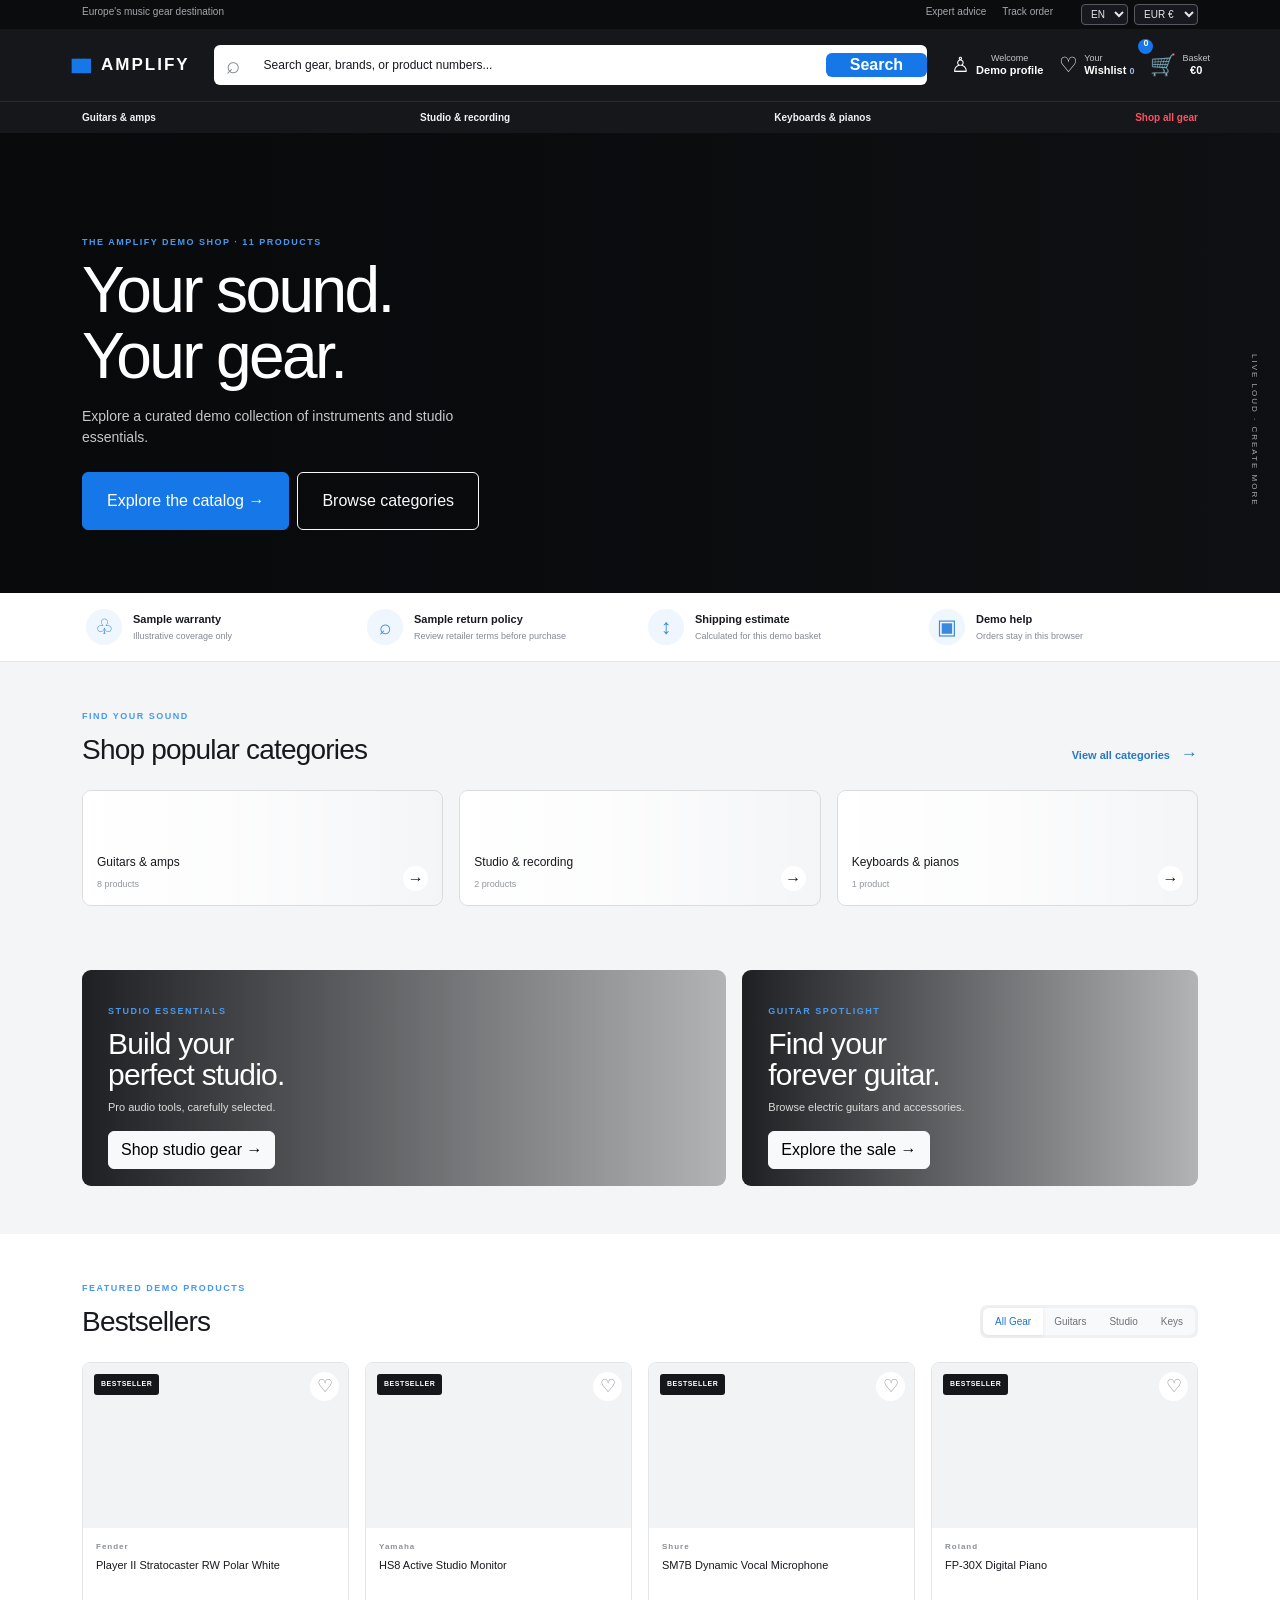
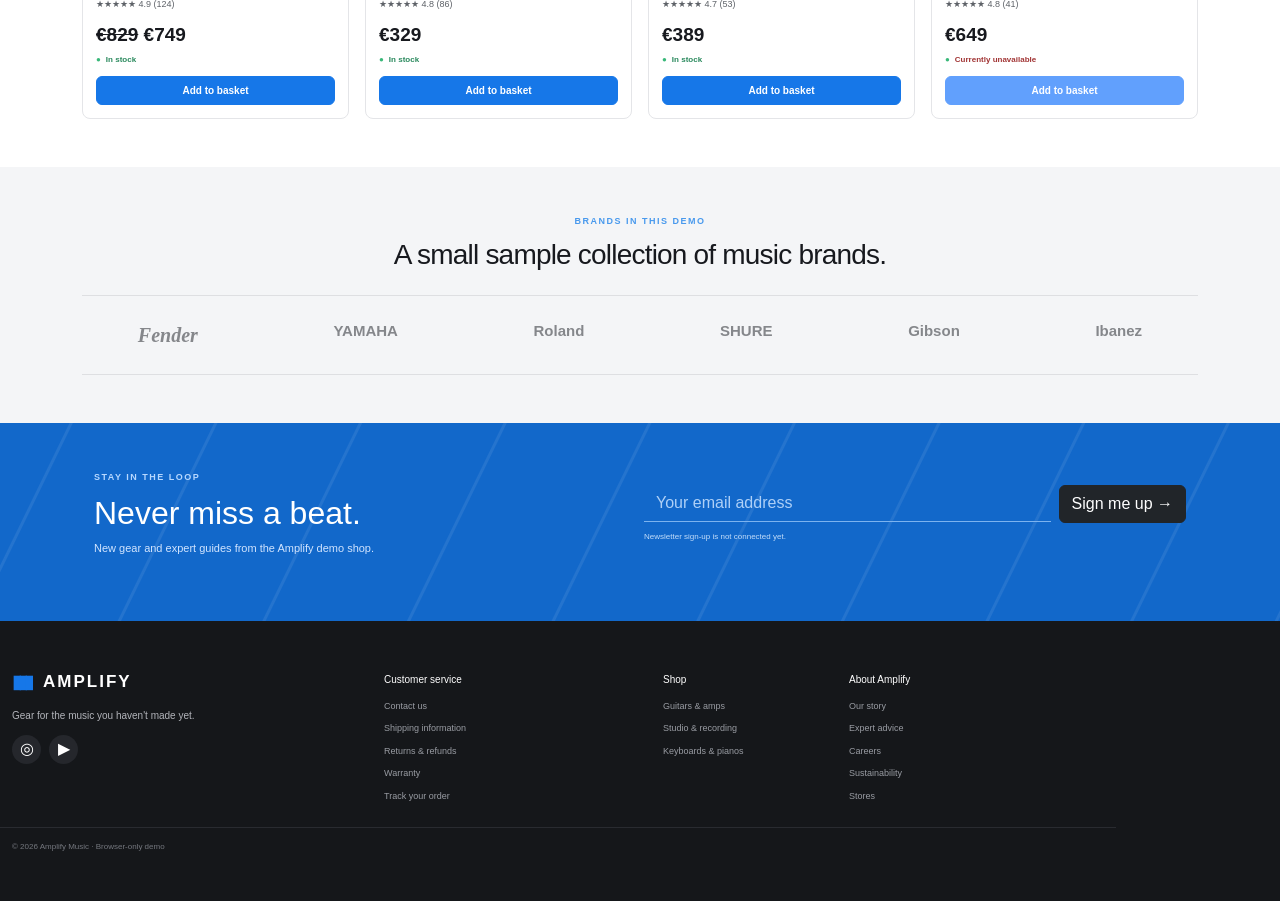
==== index.html @ e0332f8f "Add files via upload" ====
<!doctype html>
<html lang="en" data-bs-theme="light">
<head>
  <meta charset="utf-8">
  <meta name="viewport" content="width=device-width, initial-scale=1">
  <meta name="theme-color" content="#121418">
  <meta name="description" content="Professional instruments and studio essentials for every stage of your journey.">
  <title>Amplify — Your sound. Your gear.</title>
  <link href="https://cdn.jsdelivr.net/npm/bootstrap@5.3.8/dist/css/bootstrap.min.css" rel="stylesheet" integrity="sha384-sRIl4kxILFvY47J16cr9ZwB07vP4J8+LH7qKQnuqkuIAvNWLzeN8tE5YBujZqJLB" crossorigin="anonymous">
  <link rel="stylesheet" href="style.css">
  <script src="https://cdn.jsdelivr.net/npm/bootstrap@5.3.8/dist/js/bootstrap.bundle.min.js" integrity="sha384-FKyoEForCGlyvwx9Hj09JcYn3nv7wiPVlz7YYwJrWVcXK/BmnVDxM+D2scQbITxI" crossorigin="anonymous" defer></script>
  <script src="script.js" defer></script>
</head>
<body>
  <div class="topline py-1"><div class="container d-flex justify-content-between"><span>Europe's music gear destination</span><div class="d-flex gap-3"><a href="index.html#support">Expert advice</a><a href="checkout.html#order-history">Track order</a><div class="locale-controls" aria-label="Language and currency"><label class="visually-hidden" for="language-select">Language</label><select id="language-select" aria-label="Language"><option value="en">EN</option><option value="ru">RU</option><option value="uk">UA</option></select><label class="visually-hidden" for="currency-select">Currency</label><select id="currency-select" aria-label="Currency" title="Indicative project exchange rates"><option value="EUR">EUR €</option><option value="USD">USD $</option><option value="UAH">UAH ₴</option></select></div></div></div></div>
  <header class="site-header sticky-top">
    <nav class="navbar navbar-expand-lg navbar-dark container py-3">
      <a class="navbar-brand logo me-lg-4" href="#top"><span class="soundmark">▮▮▮</span> AMPLIFY</a>
      <button class="navbar-toggler" type="button" data-bs-toggle="collapse" data-bs-target="#headerTools" aria-controls="headerTools" aria-expanded="false" aria-label="Toggle navigation"><span class="navbar-toggler-icon"></span></button>
      <div class="collapse navbar-collapse" id="headerTools">
        <form class="search d-flex my-3 my-lg-0 me-lg-4" role="search"><label class="visually-hidden" for="search">Search products</label><span aria-hidden="true">⌕</span><input id="search" class="form-control" type="search" placeholder="Search gear, brands, or product numbers..."><button class="btn btn-primary px-4" type="submit">Search</button></form>
        <div class="quick-links d-flex align-items-center gap-3 ms-lg-auto">
          <button class="auth-trigger" type="button" data-bs-toggle="modal" data-bs-target="#authModal"><span>♙</span><small>Welcome<strong class="account-label">Demo profile</strong></small></button>
          <a href="wishlist.html" class="wishlist-link"><span>♡</span><small>Your<strong>Wishlist <i class="wishlist-count">0</i></strong></small></a>
          <button class="cart-trigger" type="button" data-bs-toggle="offcanvas" data-bs-target="#cartDrawer" aria-controls="cartDrawer"><span>🛒</span><small><i class="cart-count">0</i> Basket<strong class="cart-total">€0</strong></small></button>
        </div>
      </div>
    </nav>
    <div class="category-nav"><nav class="container d-flex flex-wrap justify-content-between py-2" aria-label="Main navigation"><a href="catalog.html?category=guitar">Guitars & amps</a><a href="catalog.html?category=studio">Studio & recording</a><a href="catalog.html?category=keys">Keyboards & pianos</a><a class="sale-link" href="catalog.html">Shop all gear</a></nav></div>
  </header>

  <main id="top">
    <section class="hero d-flex align-items-center"><div class="container hero-content"><p class="eyebrow">THE AMPLIFY DEMO SHOP · 11 PRODUCTS</p><h1>Your sound.<br>Your gear.</h1><p class="hero-copy">Explore a curated demo collection of instruments and studio essentials.</p><div class="d-flex flex-wrap gap-2"><a class="btn btn-primary px-4 py-3" href="catalog.html">Explore the catalog <span>→</span></a><a class="btn btn-outline-light px-4 py-3" href="#categories">Browse categories</a></div></div><span class="vertical-note">LIVE LOUD · CREATE MORE</span></section>
    <section class="benefits py-3" id="support"><div class="container row g-3 mx-auto"><div class="col-6 col-lg-3 benefit"><span class="benefit-icon">♧</span><div><strong>Sample warranty</strong><small>Illustrative coverage only</small></div></div><div class="col-6 col-lg-3 benefit"><span class="benefit-icon">⌕</span><div><strong>Sample return policy</strong><small>Review retailer terms before purchase</small></div></div><div class="col-6 col-lg-3 benefit"><span class="benefit-icon">↕</span><div><strong>Shipping estimate</strong><small>Calculated for this demo basket</small></div></div><div class="col-6 col-lg-3 benefit"><span class="benefit-icon">▣</span><div><strong>Demo help</strong><small>Orders stay in this browser</small></div></div></div></section>
    <section class="discovery section-gray py-5 py-lg-6" id="categories"><div class="container"><div class="d-flex align-items-end justify-content-between mb-4"><div><p class="eyebrow">FIND YOUR SOUND</p><h2>Shop popular categories</h2></div><a class="text-link" href="catalog.html">View all categories <span>→</span></a></div>
      <div class="row g-3"><div class="col-12 col-md-6 col-lg-4"><a class="category-card guitar d-flex align-items-end justify-content-between" href="catalog.html?category=guitar"><span>Guitars & amps<small>8 products</small></span><b>→</b></a></div><div class="col-12 col-md-6 col-lg-4"><a class="category-card studio d-flex align-items-end justify-content-between" href="catalog.html?category=studio"><span>Studio & recording<small>2 products</small></span><b>→</b></a></div><div class="col-12 col-md-6 col-lg-4"><a class="category-card synth d-flex align-items-end justify-content-between" href="catalog.html?category=keys"><span>Keyboards & pianos<small>1 product</small></span><b>→</b></a></div></div>
      <div class="row g-3 mt-5"><div class="col-12 col-lg-7"><article class="promo studio-promo"><p class="eyebrow">STUDIO ESSENTIALS</p><h2>Build your<br>perfect studio.</h2><p>Pro audio tools, carefully selected.</p><a class="btn btn-light" href="catalog.html">Shop studio gear <span>→</span></a></article></div><div class="col-12 col-lg-5"><article class="promo guitar-promo"><p class="eyebrow">GUITAR SPOTLIGHT</p><h2>Find your<br>forever guitar.</h2><p>Browse electric guitars and accessories.</p><a class="btn btn-light" href="catalog.html">Explore the sale <span>→</span></a></article></div></div>
    </div></section>
    <section class="bestsellers py-5 py-lg-6" id="bestsellers"><div class="container"><div class="d-flex flex-column flex-md-row align-items-md-end justify-content-between gap-3 mb-4"><div><p class="eyebrow">FEATURED DEMO PRODUCTS</p><h2>Bestsellers</h2></div><div class="filters btn-group" role="group" aria-label="Filter products"><button class="btn btn-light active" data-filter="all">All Gear</button><button class="btn btn-light" data-filter="guitar">Guitars</button><button class="btn btn-light" data-filter="studio">Studio</button><button class="btn btn-light" data-filter="keys">Keys</button></div></div><div class="row g-3 product-grid" id="product-grid"></div></div></section>
    <section class="brands section-gray py-5"><div class="container text-center"><p class="eyebrow">BRANDS IN THIS DEMO</p><h2>A small sample collection of music brands.</h2><div class="brand-list d-flex flex-wrap justify-content-around gap-4 py-4 mt-4"><span>Fender</span><span>YAMAHA</span><span>Roland</span><span>SHURE</span><span>Gibson</span><span>Ibanez</span></div></div></section>
  </main>
  <section class="newsletter py-5"><div class="container row align-items-center g-4 mx-auto"><div class="col-12 col-lg-6"><p class="eyebrow">STAY IN THE LOOP</p><h2>Never miss a beat.</h2><p>New gear and expert guides from the Amplify demo shop.</p></div><form class="col-12 col-lg-6 row g-2" id="newsletter-form"><label class="visually-hidden" for="email">Your email address</label><div class="col"><input id="email" class="form-control" type="email" required placeholder="Your email address"></div><div class="col-auto"><button class="btn btn-dark h-100">Sign me up →</button></div><small class="col-12">Newsletter sign-up is not connected yet.</small><p class="form-message col-12 mb-0" aria-live="polite"></p></form></div></section>
  <footer id="footer" class="py-5"><div class="container row g-4"><div class="col-12 col-md-6 col-lg-4 footer-brand"><a class="logo" href="#top"><span class="soundmark">▮▮▮</span> AMPLIFY</a><p>Gear for the music you haven't made yet.</p><div class="social"><a href="#instagram" aria-label="Instagram">◎</a><a href="#youtube" aria-label="YouTube">▶</a></div></div><div class="col-6 col-lg-3"><h3>Customer service</h3><a href="index.html#support">Contact us</a><a href="index.html#support">Shipping information</a><a href="index.html#support">Returns & refunds</a><a href="index.html#support">Warranty</a><a href="checkout.html#order-history">Track your order</a></div><div class="col-6 col-lg-2"><h3>Shop</h3><a href="catalog.html?category=guitar">Guitars & amps</a><a href="catalog.html?category=studio">Studio & recording</a><a href="catalog.html?category=keys">Keyboards & pianos</a></div><div class="col-6 col-lg-3"><h3>About Amplify</h3><a href="#footer">Our story</a><a href="index.html#support">Expert advice</a><a href="#footer">Careers</a><a href="#footer">Sustainability</a><a href="#footer">Stores</a></div><div class="col-12 copyright">© 2026 Amplify Music · Browser-only demo</div></div></footer>

  <div class="offcanvas offcanvas-end cart-drawer" tabindex="-1" id="cartDrawer" aria-labelledby="cartDrawerTitle"><div class="offcanvas-header drawer-heading"><div><p class="eyebrow">YOUR PICKS</p><h2 class="offcanvas-title" id="cartDrawerTitle">Your basket <span class="drawer-count"></span></h2></div><button type="button" class="btn-close" data-bs-dismiss="offcanvas" aria-label="Close basket"></button></div><div class="offcanvas-body d-flex flex-column"><div class="cart-items flex-grow-1"></div><div class="cart-summary"><p><span>Subtotal</span><strong class="drawer-total"></strong></p><a class="btn btn-primary w-100 checkout-link" href="checkout.html">Checkout →</a><a class="continue-shopping" href="#bestsellers" data-bs-dismiss="offcanvas">Continue shopping</a></div></div></div>
  <div class="modal fade" id="authModal" tabindex="-1" aria-labelledby="auth-title" aria-hidden="true"><div class="modal-dialog modal-dialog-centered"><div class="modal-content"><div class="modal-header border-0 pb-0"><a class="logo modal-logo" href="index.html"><span class="soundmark">▮▮▮</span> AMPLIFY</a><button type="button" class="btn-close" data-bs-dismiss="modal" aria-label="Close profile"></button></div><div class="modal-body pt-2"><p class="eyebrow">BROWSER-ONLY DEMO</p><h2 id="auth-title">Your demo profile</h2><p>This profile is stored only in this browser. No password or real account is used.</p><form class="auth-form" id="register-form"><label>Your name<input class="form-control" type="text" name="name" autocomplete="name" required></label><label>Email address<input class="form-control" type="email" name="email" autocomplete="email" required></label><p class="auth-message" aria-live="polite"></p><button class="btn btn-primary w-100" type="submit">Save demo profile</button>></form></div></div></div></div><div class="toast-container position-fixed bottom-0 end-0 p-3"><div id="appToast" class="toast text-bg-dark border-0" role="status" aria-live="polite" aria-atomic="true"><div class="d-flex"><div class="toast-body"></div><button type="button" class="btn-close btn-close-white me-2 m-auto" data-bs-dismiss="toast" aria-label="Close"></button></div></div></div>
</body>
</html>
---- style.css ----
:root {
  --bs-body-bg: #121418;
  --bs-body-color: #17191e;
  --bs-primary: #1677e8;
  --bs-primary-rgb: 22,119,232;
  --bs-dark: #1a1d24;
  --bs-dark-rgb: 26,29,36;
  --bs-link-color: #64aaff;
  --bs-link-hover-color: #9bcaff;
  --amplify-ink: #17191e;
  --amplify-muted: #858992;
  --amplify-line: #e4e5e8;
  --amplify-pale: #f4f5f7;
}

body {
  font-family: Arial,Helvetica,sans-serif;
  background: #fff;
  color: var(--amplify-ink);
}

a {
  text-decoration: none;
}

.wrap {
  width: min(1060px,calc(100% - 48px));
  margin-inline: auto;
}

.btn-primary {
  --bs-btn-bg: var(--bs-primary);
  --bs-btn-border-color: var(--bs-primary);
  --bs-btn-hover-bg: #0863cc;
  --bs-btn-hover-border-color: #0863cc;
}

.topline {
  background: #0b0c0e;
  color: #a4a6ab;
  font-size: 10px;
}

.topline a {
  color: inherit;
}

.topline-inner {
  display: flex;
  justify-content: space-between;
}

.site-header {
  background: #15171a;
  color: #fff;
}

.navbar {
  min-height: 70px;
}

.header-main {
  display: flex;
  align-items: center;
  gap: 22px;
  min-height: 70px;
}

.logo {
  display: inline-flex;
  align-items: center;
  gap: 9px;
  color: #fff!important;
  font-size: 17px;
  font-weight: 700;
  letter-spacing: 2px;
  white-space: nowrap;
}

.soundmark {
  color: var(--bs-primary);
  font-size: 18px;
  letter-spacing: -4px;
  margin-right: 4px;
}

.search {
  height: 40px;
  flex: 1;
  min-width: 180px;
  display: flex;
  align-items: center;
  border-radius: 6px;
  overflow: hidden;
  background: #fff;
}

.search>span {
  color: #858990;
  font-size: 24px;
  padding: 0 12px;
}

.search input {
  background-color: #fff!important;
  color: #17191e!important;
  -webkit-text-fill-color: #17191e;
  border: 0;
  border-radius: 0;
  box-shadow: none!important;
  font-size: 12px;
}

.search input.form-control {
  background-color: #fff!important;
  color: #17191e!important;
  -webkit-text-fill-color: #17191e!important;
  opacity: 1;
}

.search input::placeholder {
  color: #70757d!important;
  opacity: 1;
}

.locale-controls {
  display: inline-flex;
  align-items: center;
  gap: 6px;
  margin-left: 12px;
}

.locale-controls select {
  color: #e5e7eb;
  background: #17191e;
  border: 1px solid #555a62;
  border-radius: 4px;
  padding: 3px 5px;
  font: inherit;
  font-size: 10px;
}

.locale-controls select:focus-visible {
  outline: 2px solid #64aaff;
  outline-offset: 2px;
}

.quick-links button,.quick-links a {
  font: inherit;
  color: #fff;
  border: 0;
  background: transparent;
  padding: 0;
  display: flex;
  gap: 6px;
  align-items: center;
  position: relative;
  cursor: pointer;
}

.modal-content {
  color: #f1f3f5;
}

.modal-content p:not(.eyebrow),
.modal-content label {
  color: #d5d9df;
}

.modal-content .btn-close {
  filter: invert(1);
}

.auth-form input {
  color: #17191e;
  background: #fff;
}

.quick-links>button>span,.quick-links>a>span {
  font-size: 21px;
}

.quick-links small {
  display: grid;
  font-size: 9px;
  color: #c4c5c8;
  line-height: 1.1;
}

.quick-links strong {
  font-size: 11px;
  color: white;
}

.cart-count {
  position: absolute;
  top: -10px;
  left: -12px;
  width: 15px;
  height: 15px;
  border-radius: 50%;
  background: var(--bs-primary);
  font-style: normal;
  text-align: center;
  color: white;
  font-weight: 700;
}

.wishlist-count {
  font-style: normal;
  color: #9bbbe1;
  font-size: 9px;
}

.logout-trigger {
  font-size: 9px;
  border: 1px solid #575a60!important;
  border-radius: 4px;
  padding: 5px 7px!important;
}

.category-nav {
  border-top: 1px solid #2a2c30;
}

.category-nav nav,.nav-inner {
  display: flex;
  align-items: center;
  justify-content: space-between;
  gap: 10px;
}

.category-nav a {
  color: #f1f2f3;
  font-size: 10px;
  font-weight: 600;
}

.category-nav a:hover {
  color: #8fc2ff;
}

.sale-link {
  color: #fa5364!important;
}

.menu-toggle {
  display: none;
}

.hero {
  min-height: 460px;
  color: #fff;
  position: relative;
  overflow: hidden;
  background: linear-gradient(90deg,rgba(8,9,11,.97),rgba(8,9,11,.72) 42%,rgba(8,9,11,.16)),url('https://images.unsplash.com/photo-1506157786151-b8491531f063?auto=format&fit=crop&w=2000&q=85') center 43%/cover,#101114;
}

.hero-content {
  position: relative;
  padding-top: 60px;
  padding-bottom: 20px;
}

.eyebrow {
  color: #4899ed;
  font-size: 9px;
  letter-spacing: 1.5px;
  font-weight: 700;
  margin: 0 0 9px;
}

.hero h1 {
  font-size: clamp(44px,6vw,64px);
  line-height: 1.02;
  letter-spacing: -2.6px;
  font-weight: 500;
  margin: 0 0 17px;
}

.hero-copy {
  max-width: 440px;
  color: #c7c8cc;
  font-size: 14px;
  margin-bottom: 24px;
}

.slider-dots {
  display: flex;
  gap: 7px;
}

.slider-dots i {
  display: block;
  width: 18px;
  height: 3px;
  background: #53565c;
}

.slider-dots i:first-child {
  width: 36px;
  background: var(--bs-primary);
}

.vertical-note {
  position: absolute;
  right: 20px;
  top: 48%;
  writing-mode: vertical-rl;
  font-size: 8px;
  letter-spacing: 2px;
  color: #a7a9ad;
}

.benefits {
  background: white;
  border-bottom: 1px solid var(--amplify-line);
}

.benefit {
  display: flex;
  align-items: center;
  gap: 11px;
}

.benefit-icon {
  display: grid;
  place-items: center;
  flex: 0 0 36px;
  height: 36px;
  border-radius: 50%;
  background: #eff6fd;
  color: #3989dc;
  font-size: 21px;
}

.benefit strong,.benefit small {
  display: block;
}

.benefit strong {
  font-size: 11px;
}

.benefit small {
  font-size: 9px;
  color: var(--amplify-muted);
  margin-top: 3px;
}

.section-gray {
  background: var(--amplify-pale);
}

.discovery h2,.bestsellers h2,.brands h2 {
  font-size: 28px;
  line-height: 1.2;
  letter-spacing: -.8px;
  font-weight: 500;
  margin: 0;
}

.text-link {
  color: #2378cc;
  font-size: 11px;
  font-weight: 700;
}

.text-link span {
  font-size: 17px;
  margin-left: 8px;
}

.category-card {
  height: 116px;
  border: 1px solid #dadce0;
  border-radius: 9px;
  padding: 14px;
  background-size: cover;
  background-position: center;
  position: relative;
  overflow: hidden;
  color: #17191e;
}

.category-card:before {
  content: "";
  position: absolute;
  inset: 0;
  background: linear-gradient(90deg,rgba(255,255,255,.98),rgba(255,255,255,.74) 44%,rgba(255,255,255,.03));
}

.category-card>span,.category-card>b {
  position: relative;
}

.category-card>span {
  font-size: 12px;
}

.category-card small {
  display: block;
  color: #92969b;
  font-size: 9px;
  margin-top: 7px;
}

.category-card>b {
  display: grid;
  place-items: center;
  width: 25px;
  height: 25px;
  border-radius: 50%;
  background: #fff;
  color: #17191e;
}

.guitar {
  background-image: url('https://images.unsplash.com/photo-1564186763535-ebb21ef5277f?auto=format&fit=crop&w=700&q=80');
}

.synth,.dj {
  background-image: url('https://images.unsplash.com/photo-1593078166039-c987c1e2b7b0?auto=format&fit=crop&w=700&q=80');
}

.studio {
  background-image: url('https://images.unsplash.com/photo-1598488035139-bdbb2231ce04?auto=format&fit=crop&w=700&q=80');
}

.live {
  background-image: url('https://images.unsplash.com/photo-1598653222000-6b7b7a552625?auto=format&fit=crop&w=700&q=80');
}

.drums {
  background-image: url('https://images.unsplash.com/photo-1519892300165-cb5542fb47c7?auto=format&fit=crop&w=700&q=80');
}

.promo {
  height: 216px;
  border-radius: 9px;
  padding: 35px 26px;
  color: #fff;
  background-size: cover;
  background-position: center;
  position: relative;
  overflow: hidden;
}

.promo:before {
  content: "";
  position: absolute;
  inset: 0;
  background: linear-gradient(90deg,rgba(9,10,13,.91),rgba(9,10,13,.28));
}

.promo>* {
  position: relative;
}

.promo h2 {
  font-size: 30px;
  line-height: 1.05;
  font-weight: 500;
  margin: 0 0 8px;
}

.promo p:not(.eyebrow) {
  font-size: 11px;
  color: #ddd;
}

.studio-promo {
  background-image: url('https://images.unsplash.com/photo-1598488035139-bdbb2231ce04?auto=format&fit=crop&w=1100&q=80');
}

.guitar-promo {
  background-image: url('https://images.unsplash.com/photo-1564186763535-ebb21ef5277f?auto=format&fit=crop&w=900&q=80');
}

.filters {
  padding: 3px;
  background: #f0f1f3;
  border-radius: 7px;
}

.filters .btn {
  border: 0;
  font-size: 10px;
  color: #6c7078;
}

.filters .btn.active {
  background: #fff;
  color: #1975d2;
  box-shadow: 0 1px 4px #0001;
}

.product-card {
  border: 1px solid var(--amplify-line);
  border-radius: 8px;
  overflow: hidden;
  background: #fff;
  color: var(--amplify-ink);
  height: 100%;
  transition: box-shadow .2s,transform .2s;
}

.product-card:hover {
  box-shadow: 0 8px 24px #20273514;
  transform: translateY(-2px);
}

.product-image {
  height: 165px;
  background-size: cover;
  background-position: center;
  position: relative;
  background-color: #f2f3f5;
}

.product-image img {
  width: 100%;
  height: 100%;
  object-fit: cover;
  display: block;
}

.tag {
  position: absolute;
  left: 11px;
  top: 11px;
  background: #15171a;
  color: #fff;
  border-radius: 3px;
  padding: 5px 7px;
  font-size: 7px;
  font-weight: 700;
  letter-spacing: .5px;
}

.favorite {
  position: absolute;
  right: 9px;
  top: 9px;
  width: 29px;
  height: 29px;
  border: 0;
  border-radius: 50%;
  background: #fff;
  font-size: 18px;
  cursor: pointer;
  color: #858990;
}

.favorite.selected {
  color: #ed5364;
}

.product-info {
  padding: 13px;
}

.brand {
  font-size: 8px;
  letter-spacing: 1px;
  color: #8a8e95;
  font-weight: 700;
  margin-bottom: 5px;
}

.product-info h3 {
  font-size: 11px;
  line-height: 1.4;
  font-weight: 500;
  min-height: 31px;
  margin: 0;
}

.product-sku {
  float: right;
  font-size: 8px;
  font-weight: 400;
  letter-spacing: 0;
}

.product-description {
  color: #666b74;
  display: -webkit-box;
  font-size: 10px;
  line-height: 1.45;
  min-height: 29px;
  margin: 8px 0;
  overflow: hidden;
  -webkit-box-orient: vertical;
  -webkit-line-clamp: 2;
}

.rating {
  font-size: 9px;
  margin: 9px 0;
  color: #5e6268;
}

.stars {
  color: #f5a800;
  letter-spacing: -1px;
  font-size: 11px;
}

.rating small {
  color: #999;
}

.price {
  font-size: 19px;
  font-weight: 700;
}

.old-price {
  font-size: 9px;
  color: #989ba1;
  text-decoration: line-through;
  margin-left: 4px;
}

.stock {
  font-size: 8px;
  color: #26875a;
  font-weight: 600;
  margin: 5px 0 10px;
}

.stock:before {
  content: "●";
  font-size: 8px;
  margin-right: 5px;
  color: #39b879;
}

.add-cart {
  width: 100%;
  font-size: 10px;
  font-weight: 700;
}

.brands .brand-list {
  border-top: 1px solid #dedfe2;
  border-bottom: 1px solid #dedfe2;
  color: #85878b;
  font-size: 15px;
  font-weight: 700;
}

.brand-list span:first-child {
  font-family: Georgia,serif;
  font-style: italic;
  font-size: 20px;
}

.newsletter {
  color: white;
  background: #1268ca repeating-linear-gradient(116deg,transparent 0 62px,rgba(255,255,255,.08) 63px 65px,transparent 66px 130px);
}

.newsletter .eyebrow {
  color: #b7d8ff;
}

.newsletter h2 {
  font-size: 32px;
}

.newsletter p:not(.eyebrow) {
  font-size: 11px;
  color: #d2e5ff;
}

.newsletter .form-control {
  background: transparent;
  color: #fff;
  border: 0;
  border-bottom: 1px solid #7cb3ef;
  border-radius: 0;
}

.newsletter .form-control::placeholder {
  color: #aed0f7;
}

.newsletter small {
  font-size: 8px;
  color: #c3ddfa;
}

footer {
  background: #15171a;
  color: #b3b5bb;
}

footer .logo {
  color: white!important;
}

.footer-brand p {
  font-size: 10px;
  margin: 12px 0;
}

.social {
  display: flex;
  gap: 8px;
}

.social a {
  width: 29px;
  height: 29px;
  border-radius: 50%;
  background: #25272c;
  display: grid;
  place-items: center;
  color: white;
}

.footer-grid h3,footer h3 {
  color: #fff;
  font-size: 10px;
  margin: 5px 0 14px;
}

.footer-grid a:not(.logo),footer .container>div>a:not(.logo) {
  display: block;
  font-size: 9px;
  color: #999ca3;
  margin-bottom: 9px;
}

.copyright {
  border-top: 1px solid #292b30;
  padding-top: 13px;
  margin-top: 15px;
  font-size: 8px;
  color: #74777e;
}

.toast-container {
  z-index: 1090;
}

.modal-content {
  color: #f1f3f5;
  background: #17191e;
  border: 0;
  border-radius: 10px;
}

.modal-content p:not(.eyebrow),
.modal-content label {
  color: #d5d9df;
}

.modal-content .form-control {
  background: #fff;
  color: #17191e;
}

.modal-logo {
  font-size: 15px;
}

.modal-body h2 {
  font-size: 24px;
  margin: 0 0 17px;
  font-weight: 600;
}

.auth-form label {
  display: grid;
  gap: 6px;
  font-size: 10px;
  font-weight: 600;
  margin: 12px 0;
}

.auth-message {
  min-height: 15px;
  font-size: 10px;
  color: #bb3543;
  margin: 7px 0;
}

.offcanvas {
  color: var(--amplify-ink);
}

.cart-drawer {
  width: min(440px,100%)!important;
}

.drawer-heading .eyebrow {
  margin: 0 0 4px;
}

.drawer-heading h2 {
  font-size: 20px;
  font-weight: 600;
  margin: 0;
}

.drawer-count {
  font-size: 14px;
  color: var(--amplify-muted);
  font-weight: 400;
}

.cart-line {
  display: grid;
  grid-template-columns: 72px 1fr auto;
  gap: 12px;
  padding: 16px 0;
  border-bottom: 1px solid var(--amplify-line);
}

.cart-line img,.checkout-item img {
  width: 72px;
  height: 72px;
  object-fit: cover;
  border-radius: 5px;
  background: var(--amplify-pale);
}

.cart-line-info {
  display: flex;
  flex-direction: column;
  align-items: flex-start;
  gap: 4px;
  min-width: 0;
}

.cart-line-info>strong {
  font-size: 11px;
}

.cart-line-info>small {
  font-size: 9px;
  color: var(--amplify-muted);
}

.quantity-control {
  display: flex;
  align-items: center;
  gap: 12px;
  border: 1px solid var(--amplify-line);
  border-radius: 4px;
  margin-top: 5px;
}

.quantity-control button {
  width: 25px;
  height: 24px;
  border: 0;
  background: #f5f6f8;
}

.cart-line-price {
  display: flex;
  flex-direction: column;
  align-items: flex-end;
  justify-content: space-between;
}

.cart-line-price strong {
  font-size: 11px;
}

.cart-line-price button,.wishlist-remove {
  border: 0;
  background: transparent;
  color: #888c94;
  font-size: 9px;
  text-decoration: underline;
}

.cart-summary {
  border-top: 1px solid var(--amplify-line);
  padding-top: 14px;
}

.cart-summary>p {
  display: flex;
  justify-content: space-between;
  margin: 0 0 5px;
  font-size: 11px;
}

.drawer-total-usd {
  justify-content: flex-end!important;
  color: var(--amplify-muted);
  font-size: 10px!important;
}

.continue-shopping {
  display: block;
  text-align: center;
  color: #287bc9;
  font-size: 10px;
  padding: 8px;
}

.cart-empty {
  text-align: center;
  padding: 55px 8px;
}

.checkout-link.disabled {
  opacity: .45;
  pointer-events: none;
}

.breadcrumbs {
  display: flex;
  gap: 10px;
  align-items: center;
  padding: 22px 0 26px;
  font-size: 10px;
  color: var(--amplify-muted);
}

.breadcrumbs a {
  color: #287bc9;
}

.catalog-main,.wishlist-main,.checkout-main {
  background: var(--amplify-pale);
  padding-bottom: 60px;
  min-height: 70vh;
}

.catalog-intro h1,.wishlist-content h1,.checkout-form-panel h1 {
  font-size: 31px;
  font-weight: 500;
  margin: 0 0 7px;
}

.catalog-intro>p:last-child,.wishlist-subtitle {
  font-size: 12px;
  color: #747881;
}

.catalog-sidebar,.checkout-form-panel,.checkout-summary {
  background: #fff;
  border: 1px solid var(--amplify-line);
  border-radius: 8px;
  padding: 17px;
}

.sidebar-title {
  display: flex;
  justify-content: space-between;
  align-items: center;
  border-bottom: 1px solid var(--amplify-line);
  padding-bottom: 12px;
}

.sidebar-title h2 {
  font-size: 15px;
  margin: 0;
}

.sidebar-title button {
  font-size: 10px;
  color: #2679cc;
  border: 0;
  background: transparent;
}

.filter-section {
  padding: 14px 0;
  border-bottom: 1px solid var(--amplify-line);
}

.filter-section h3 {
  font-size: 11px;
  margin: 0 0 10px;
}

.filter-section label {
  display: flex;
  align-items: center;
  gap: 8px;
  font-size: 10px;
  margin: 9px 0;
}

.filter-section label small {
  margin-left: auto;
  color: #999;
}

.filter-section input[type=checkbox] {
  accent-color: var(--bs-primary);
}

.price-labels,.catalog-toolbar {
  display: flex;
  justify-content: space-between;
  font-size: 10px;
}

.filter-section input[type=range] {
  width: 100%;
  accent-color: var(--bs-primary);
}

.catalog-toolbar {
  align-items: center;
  margin-bottom: 10px;
}

.catalog-toolbar select {
  border: 1px solid var(--amplify-line);
  border-radius: 5px;
  padding: 7px;
  background: #fff;
}

.catalog-grid .product-image {
  height: 190px;
}

.catalog-grid .product-info {
  padding: 11px;
}

.catalog-grid .price {
  font-size: 16px;
}

.catalog-uah {
  font-size: 10px;
  color: #8b8e95;
  font-weight: 500;
}

.catalog-data-note {
  color: #767b84;
  font-size: 12px;
  margin-block: 0 20px;
}

.order-confirm {
  display: flex;
  align-items: center;
  gap: 9px;
  color: #555b65;
  font-size: 13px;
  margin: 18px 0;
}

.product-card h3 a {
  color: inherit;
}

.product-card h3 a:hover,
.product-card h3 a:focus-visible {
  color: var(--bs-primary);
}

.product-detail-panel:not([hidden]) {
  margin-bottom: 2rem;
}

.product-detail-card {
  display: grid;
  grid-template-columns: minmax(260px, 42%) 1fr;
  gap: 2rem;
  align-items: center;
  padding: 1.5rem;
  border: 1px solid var(--amplify-line);
  border-radius: 8px;
  background: #fff;
}

.product-detail-card img {
  width: 100%;
  max-height: 360px;
  object-fit: cover;
  border-radius: 6px;
}

.product-detail-card h2 {
  font-size: clamp(1.4rem, 3vw, 2.1rem);
}

.product-detail-card .price {
  font-size: 1.5rem;
  font-weight: 700;
}

.product-card .stock.out-of-stock,
.product-detail-card .out-of-stock {
  color: #a13434;
}

@media (max-width: 575.98px) {
  .product-detail-card {
    grid-template-columns: 1fr;
    gap: 1rem;
    padding: 1rem;
  }
}

.catalog-empty {
  grid-column: 1/-1;
  background: white;
  border: 1px solid var(--amplify-line);
  border-radius: 8px;
  padding: 35px;
  text-align: center;
  color: #767a82;
}

.wishlist-content {
  padding-top: 8px;
}

.wishlist-grid .product-image {
  height: 145px;
}

.checkout-layout {
  display: grid;
  grid-template-columns: minmax(0,1.2fr) minmax(290px,.8fr);
  gap: 20px;
  align-items: start;
  padding-bottom: 55px;
}

.checkout-form-panel fieldset {
  border: 0;
  border-top: 1px solid var(--amplify-line);
  padding: 12px 0;
  margin: 0;
}

.checkout-form-panel legend {
  font-size: 13px;
  font-weight: 700;
}

.checkout-form-panel form>fieldset>label,.field-pair label {
  display: grid;
  gap: 6px;
  font-size: 10px;
  font-weight: 600;
  margin: 10px 0;
}

.field-pair {
  display: grid;
  grid-template-columns: 1fr 1fr;
  gap: 12px;
}

.payment-choice {
  display: flex!important;
  align-items: center;
  gap: 10px;
  border: 1px solid var(--amplify-line);
  border-radius: 6px;
  padding: 12px;
  cursor: pointer;
}

.payment-choice span {
  display: grid;
  flex: 1;
}

.payment-choice strong {
  font-size: 10px;
}

.payment-choice small {
  font-size: 9px;
  color: var(--amplify-muted);
}

.checkout-summary h2 {
  font-size: 16px;
}

.checkout-item {
  display: grid;
  grid-template-columns: 52px 1fr auto;
  gap: 9px;
  align-items: center;
  padding: 10px 0;
  border-bottom: 1px solid var(--amplify-line);
}

.checkout-item img {
  width: 52px;
  height: 52px;
}

.checkout-item div {
  display: grid;
}

.checkout-item strong,.checkout-item>b {
  font-size: 9px;
}

.checkout-item small {
  font-size: 9px;
  color: var(--amplify-muted);
}

.checkout-totals p {
  display: flex;
  justify-content: space-between;
  font-size: 10px;
}

.checkout-totals .total-line {
  border-top: 1px solid var(--amplify-line);
  padding-top: 11px;
  font-size: 13px;
  font-weight: 700;
}

.checkout-empty {
  font-size: 11px;
  color: var(--amplify-muted);
  padding: 12px 0;
}

.checkout-secure {
  flex: 1;
  text-align: center;
  color: #d2d4d8;
  font-size: 11px;
}

@media(max-width:991.98px) {
  .quick-links {
    padding: 10px 0;
  }

  .category-nav nav {
    justify-content: flex-start!important;
    gap: 15px 25px!important;
  }

  .checkout-layout {
    grid-template-columns: 1fr;
  }

  .checkout-summary {
    order: -1;
  }

}

@media(max-width:991.98px) {
  .header-main {
    flex-wrap: wrap;
  }

  .quick-links {
    padding: 10px 0;
  }

  .category-nav nav,.nav-inner {
    justify-content: flex-start!important;
    gap: 15px 25px!important;
  }

  .checkout-layout {
    grid-template-columns: 1fr;
  }

  .checkout-summary {
    order: -1;
  }

}

@media(max-width:575.98px) {
  .wrap {
    width: calc(100% - 32px);
  }

  .topline .container>div a:first-child {
    display: none;
  }

  .header-main {
    gap: 12px;
  }

  .menu-toggle {
    display: block;
    border: 0;
    background: transparent;
    color: #fff;
    font-size: 20px;
  }

  .hero {
    min-height: 440px;
    background-position: 60% center;
  }

  .hero-content {
    padding-top: 48px;
  }

  .vertical-note {
    right: 8px;
  }

  .benefit-icon {
    flex-basis: 31px;
    height: 31px;
  }

  .benefit strong {
    font-size: 9px;
  }

  .benefit small {
    font-size: 8px;
  }

  .category-card {
    height: 104px;
    padding: 10px;
  }

  .category-card>span {
    font-size: 10px;
  }

  .promo {
    height: 205px;
    padding: 27px 20px;
  }

  .promo h2 {
    font-size: 27px;
  }

  .product-image,.catalog-grid .product-image,.wishlist-grid .product-image {
    height: 125px;
  }

  .product-info,.catalog-grid .product-info,.wishlist-grid .product-info {
    padding: 9px;
  }

  .product-info h3 {
    font-size: 10px;
  }

  .price {
    font-size: 16px;
  }

  .cart-line {
    grid-template-columns: 58px 1fr auto;
    gap: 9px;
  }

  .cart-line img {
    width: 58px;
    height: 58px;
  }

  .field-pair {
    gap: 8px;
  }

  .newsletter-inner {
    display: grid;
    grid-template-columns: 1fr;
    gap: 18px;
  }

  .footer-grid {
    display: grid;
    grid-template-columns: repeat(2,1fr);
    gap: 20px;
  }

  .footer-grid .footer-brand {
    grid-column: 1/-1;
  }

}

.newsletter-inner {
  display: grid;
  grid-template-columns: 1.2fr 1fr;
  align-items: center;
  gap: 35px;
}

.newsletter-inner form {
  display: grid;
  grid-template-columns: 1fr auto;
  gap: 8px;
}

.newsletter-inner input {
  background: transparent;
  color: #fff;
  border: 0;
  border-bottom: 1px solid #7cb3ef;
  padding: 10px;
}

.newsletter-inner input::placeholder {
  color: #aed0f7;
}

.newsletter-inner small,.newsletter-inner .form-message {
  grid-column: 1/-1;
}

.footer-grid {
  display: grid;
  grid-template-columns: 1.35fr 1fr .85fr .8fr;
  gap: 35px;
}

.help-button {
  position: fixed;
  right: 14px;
  bottom: 14px;
  z-index: 1020;
  border: 0;
  border-radius: 50%;
  width: 28px;
  height: 28px;
  background: #17191d;
  color: #fff;
  font-weight: 700;
  box-shadow: 0 1px 6px #0005;
}

.wishlist-empty {
  padding: 50px 20px;
  text-align: center;
  background: #fff;
  border: 1px solid var(--amplify-line);
  border-radius: 8px;
}

.wishlist-empty h2 {
  font-size: 19px;
  font-weight: 500;
}

.wishlist-empty p {
  color: var(--amplify-muted);
  font-size: 12px;
}

.wishlist-page-count {
  color: var(--amplify-muted);
  font-size: 18px;
}

.search button {
  border: 0;
  background: var(--bs-primary);
  color: #fff;
  padding: 0 20px;
  font-weight: 700;
}

.search button:hover {
  background: #0863cc;
}

.sr-only {
  position: absolute;
  width: 1px;
  height: 1px;
  padding: 0;
  margin: -1px;
  overflow: hidden;
  clip: rect(0,0,0,0);
  white-space: nowrap;
  border: 0;
}

.button {
  display: inline-flex;
  align-items: center;
  justify-content: center;
  gap: 10px;
  border-radius: 5px;
  padding: 11px 15px;
  font-size: 11px;
  font-weight: 700;
}

.button.primary {
  background: var(--bs-primary);
  color: #fff;
}

.button.dark {
  background: #1a1d24;
  color: #fff;
}

.newsletter .button.dark {
  height: 100%;
}

.wishlist-empty .button {
  margin-top: 10px;
}

.checkout-form-panel input:not([type=radio]),.checkout-form-panel select {
  width: 100%;
  height: 40px;
  border: 1px solid #dfe1e5;
  border-radius: 5px;
  padding: 0 11px;
  font: inherit;
  font-size: 12px;
  background: #fff;
  color: var(--amplify-ink);
}
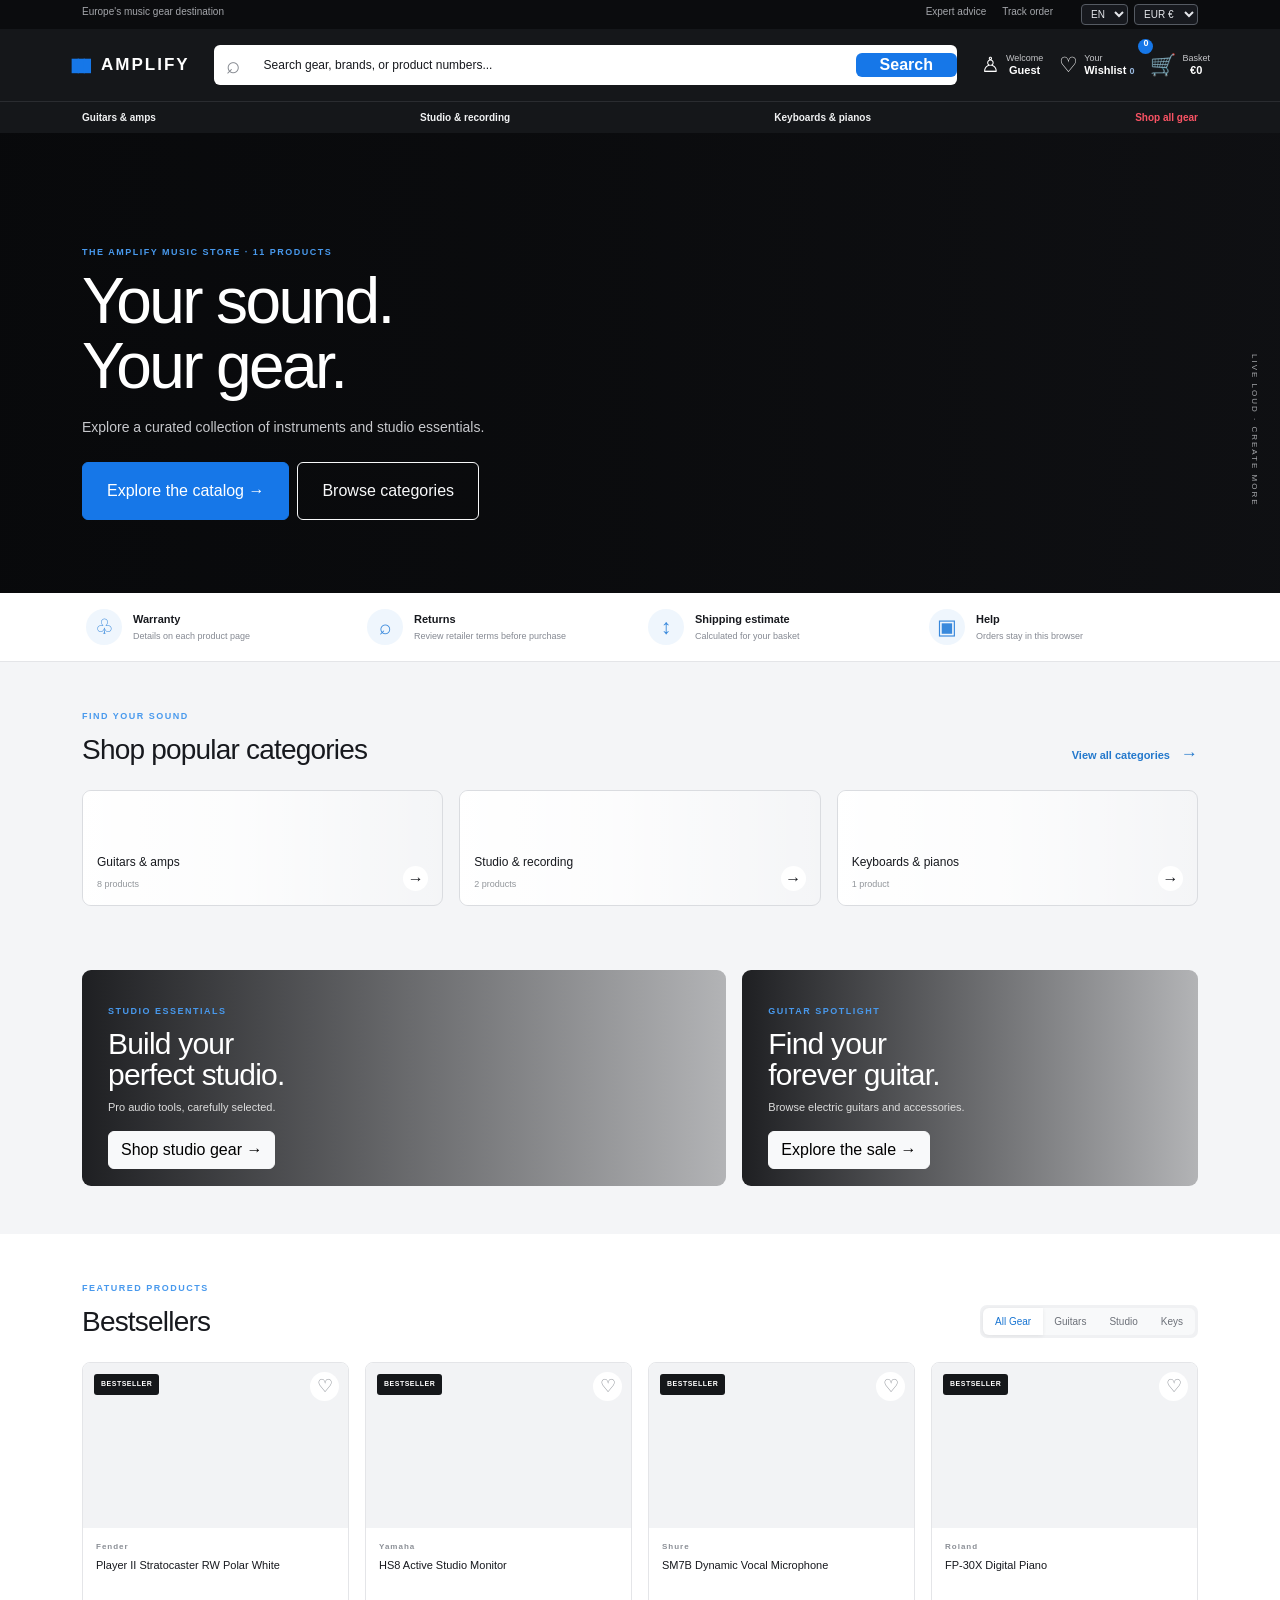
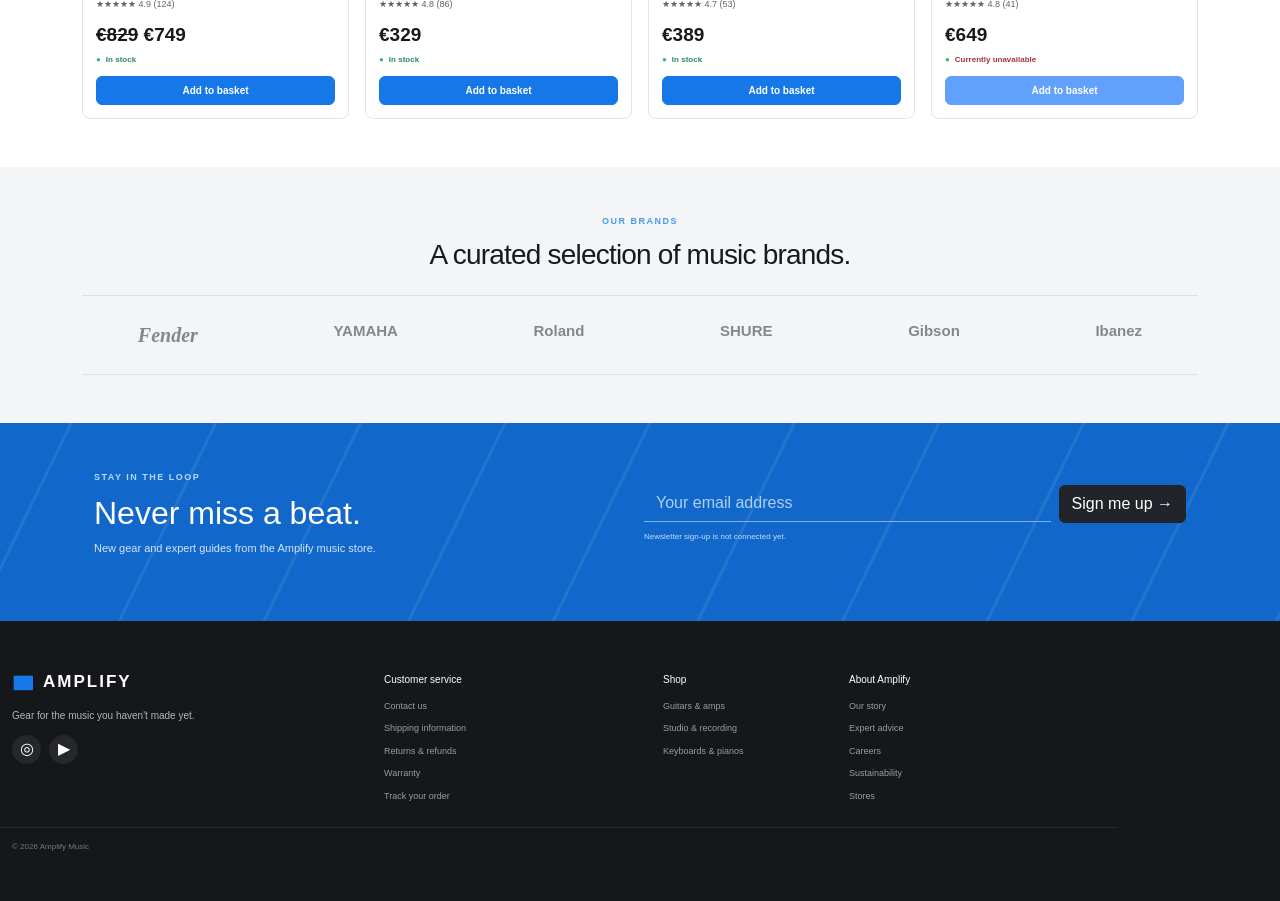
==== commit 2d20ab6c: "Remove demo wording from UI copy and README Co-Authored-By: Claude Sonnet 5.5 <noreply@anthropic.com" ====
--- a/index.html
+++ b/index.html
@@ -20,7 +20,7 @@
       <div class="collapse navbar-collapse" id="headerTools">
         <form class="search d-flex my-3 my-lg-0 me-lg-4" role="search"><label class="visually-hidden" for="search">Search products</label><span aria-hidden="true">⌕</span><input id="search" class="form-control" type="search" placeholder="Search gear, brands, or product numbers..."><button class="btn btn-primary px-4" type="submit">Search</button></form>
         <div class="quick-links d-flex align-items-center gap-3 ms-lg-auto">
-          <button class="auth-trigger" type="button" data-bs-toggle="modal" data-bs-target="#authModal"><span>♙</span><small>Welcome<strong class="account-label">Demo profile</strong></small></button>
+          <button class="auth-trigger" type="button" data-bs-toggle="modal" data-bs-target="#authModal"><span>♙</span><small>Welcome<strong class="account-label">Guest</strong></small></button>
           <a href="wishlist.html" class="wishlist-link"><span>♡</span><small>Your<strong>Wishlist <i class="wishlist-count">0</i></strong></small></a>
           <button class="cart-trigger" type="button" data-bs-toggle="offcanvas" data-bs-target="#cartDrawer" aria-controls="cartDrawer"><span>🛒</span><small><i class="cart-count">0</i> Basket<strong class="cart-total">€0</strong></small></button>
         </div>
@@ -30,19 +30,19 @@
   </header>
 
   <main id="top">
-    <section class="hero d-flex align-items-center"><div class="container hero-content"><p class="eyebrow">THE AMPLIFY DEMO SHOP · 11 PRODUCTS</p><h1>Your sound.<br>Your gear.</h1><p class="hero-copy">Explore a curated demo collection of instruments and studio essentials.</p><div class="d-flex flex-wrap gap-2"><a class="btn btn-primary px-4 py-3" href="catalog.html">Explore the catalog <span>→</span></a><a class="btn btn-outline-light px-4 py-3" href="#categories">Browse categories</a></div></div><span class="vertical-note">LIVE LOUD · CREATE MORE</span></section>
-    <section class="benefits py-3" id="support"><div class="container row g-3 mx-auto"><div class="col-6 col-lg-3 benefit"><span class="benefit-icon">♧</span><div><strong>Sample warranty</strong><small>Illustrative coverage only</small></div></div><div class="col-6 col-lg-3 benefit"><span class="benefit-icon">⌕</span><div><strong>Sample return policy</strong><small>Review retailer terms before purchase</small></div></div><div class="col-6 col-lg-3 benefit"><span class="benefit-icon">↕</span><div><strong>Shipping estimate</strong><small>Calculated for this demo basket</small></div></div><div class="col-6 col-lg-3 benefit"><span class="benefit-icon">▣</span><div><strong>Demo help</strong><small>Orders stay in this browser</small></div></div></div></section>
+    <section class="hero d-flex align-items-center"><div class="container hero-content"><p class="eyebrow">THE AMPLIFY MUSIC STORE · 11 PRODUCTS</p><h1>Your sound.<br>Your gear.</h1><p class="hero-copy">Explore a curated collection of instruments and studio essentials.</p><div class="d-flex flex-wrap gap-2"><a class="btn btn-primary px-4 py-3" href="catalog.html">Explore the catalog <span>→</span></a><a class="btn btn-outline-light px-4 py-3" href="#categories">Browse categories</a></div></div><span class="vertical-note">LIVE LOUD · CREATE MORE</span></section>
+    <section class="benefits py-3" id="support"><div class="container row g-3 mx-auto"><div class="col-6 col-lg-3 benefit"><span class="benefit-icon">♧</span><div><strong>Warranty</strong><small>Details on each product page</small></div></div><div class="col-6 col-lg-3 benefit"><span class="benefit-icon">⌕</span><div><strong>Returns</strong><small>Review retailer terms before purchase</small></div></div><div class="col-6 col-lg-3 benefit"><span class="benefit-icon">↕</span><div><strong>Shipping estimate</strong><small>Calculated for your basket</small></div></div><div class="col-6 col-lg-3 benefit"><span class="benefit-icon">▣</span><div><strong>Help</strong><small>Orders stay in this browser</small></div></div></div></section>
     <section class="discovery section-gray py-5 py-lg-6" id="categories"><div class="container"><div class="d-flex align-items-end justify-content-between mb-4"><div><p class="eyebrow">FIND YOUR SOUND</p><h2>Shop popular categories</h2></div><a class="text-link" href="catalog.html">View all categories <span>→</span></a></div>
       <div class="row g-3"><div class="col-12 col-md-6 col-lg-4"><a class="category-card guitar d-flex align-items-end justify-content-between" href="catalog.html?category=guitar"><span>Guitars & amps<small>8 products</small></span><b>→</b></a></div><div class="col-12 col-md-6 col-lg-4"><a class="category-card studio d-flex align-items-end justify-content-between" href="catalog.html?category=studio"><span>Studio & recording<small>2 products</small></span><b>→</b></a></div><div class="col-12 col-md-6 col-lg-4"><a class="category-card synth d-flex align-items-end justify-content-between" href="catalog.html?category=keys"><span>Keyboards & pianos<small>1 product</small></span><b>→</b></a></div></div>
       <div class="row g-3 mt-5"><div class="col-12 col-lg-7"><article class="promo studio-promo"><p class="eyebrow">STUDIO ESSENTIALS</p><h2>Build your<br>perfect studio.</h2><p>Pro audio tools, carefully selected.</p><a class="btn btn-light" href="catalog.html">Shop studio gear <span>→</span></a></article></div><div class="col-12 col-lg-5"><article class="promo guitar-promo"><p class="eyebrow">GUITAR SPOTLIGHT</p><h2>Find your<br>forever guitar.</h2><p>Browse electric guitars and accessories.</p><a class="btn btn-light" href="catalog.html">Explore the sale <span>→</span></a></article></div></div>
     </div></section>
-    <section class="bestsellers py-5 py-lg-6" id="bestsellers"><div class="container"><div class="d-flex flex-column flex-md-row align-items-md-end justify-content-between gap-3 mb-4"><div><p class="eyebrow">FEATURED DEMO PRODUCTS</p><h2>Bestsellers</h2></div><div class="filters btn-group" role="group" aria-label="Filter products"><button class="btn btn-light active" data-filter="all">All Gear</button><button class="btn btn-light" data-filter="guitar">Guitars</button><button class="btn btn-light" data-filter="studio">Studio</button><button class="btn btn-light" data-filter="keys">Keys</button></div></div><div class="row g-3 product-grid" id="product-grid"></div></div></section>
-    <section class="brands section-gray py-5"><div class="container text-center"><p class="eyebrow">BRANDS IN THIS DEMO</p><h2>A small sample collection of music brands.</h2><div class="brand-list d-flex flex-wrap justify-content-around gap-4 py-4 mt-4"><span>Fender</span><span>YAMAHA</span><span>Roland</span><span>SHURE</span><span>Gibson</span><span>Ibanez</span></div></div></section>
+    <section class="bestsellers py-5 py-lg-6" id="bestsellers"><div class="container"><div class="d-flex flex-column flex-md-row align-items-md-end justify-content-between gap-3 mb-4"><div><p class="eyebrow">FEATURED PRODUCTS</p><h2>Bestsellers</h2></div><div class="filters btn-group" role="group" aria-label="Filter products"><button class="btn btn-light active" data-filter="all">All Gear</button><button class="btn btn-light" data-filter="guitar">Guitars</button><button class="btn btn-light" data-filter="studio">Studio</button><button class="btn btn-light" data-filter="keys">Keys</button></div></div><div class="row g-3 product-grid" id="product-grid"></div></div></section>
+    <section class="brands section-gray py-5"><div class="container text-center"><p class="eyebrow">OUR BRANDS</p><h2>A curated selection of music brands.</h2><div class="brand-list d-flex flex-wrap justify-content-around gap-4 py-4 mt-4"><span>Fender</span><span>YAMAHA</span><span>Roland</span><span>SHURE</span><span>Gibson</span><span>Ibanez</span></div></div></section>
   </main>
-  <section class="newsletter py-5"><div class="container row align-items-center g-4 mx-auto"><div class="col-12 col-lg-6"><p class="eyebrow">STAY IN THE LOOP</p><h2>Never miss a beat.</h2><p>New gear and expert guides from the Amplify demo shop.</p></div><form class="col-12 col-lg-6 row g-2" id="newsletter-form"><label class="visually-hidden" for="email">Your email address</label><div class="col"><input id="email" class="form-control" type="email" required placeholder="Your email address"></div><div class="col-auto"><button class="btn btn-dark h-100">Sign me up →</button></div><small class="col-12">Newsletter sign-up is not connected yet.</small><p class="form-message col-12 mb-0" aria-live="polite"></p></form></div></section>
-  <footer id="footer" class="py-5"><div class="container row g-4"><div class="col-12 col-md-6 col-lg-4 footer-brand"><a class="logo" href="#top"><span class="soundmark">▮▮▮</span> AMPLIFY</a><p>Gear for the music you haven't made yet.</p><div class="social"><a href="#instagram" aria-label="Instagram">◎</a><a href="#youtube" aria-label="YouTube">▶</a></div></div><div class="col-6 col-lg-3"><h3>Customer service</h3><a href="index.html#support">Contact us</a><a href="index.html#support">Shipping information</a><a href="index.html#support">Returns & refunds</a><a href="index.html#support">Warranty</a><a href="checkout.html#order-history">Track your order</a></div><div class="col-6 col-lg-2"><h3>Shop</h3><a href="catalog.html?category=guitar">Guitars & amps</a><a href="catalog.html?category=studio">Studio & recording</a><a href="catalog.html?category=keys">Keyboards & pianos</a></div><div class="col-6 col-lg-3"><h3>About Amplify</h3><a href="#footer">Our story</a><a href="index.html#support">Expert advice</a><a href="#footer">Careers</a><a href="#footer">Sustainability</a><a href="#footer">Stores</a></div><div class="col-12 copyright">© 2026 Amplify Music · Browser-only demo</div></div></footer>
+  <section class="newsletter py-5"><div class="container row align-items-center g-4 mx-auto"><div class="col-12 col-lg-6"><p class="eyebrow">STAY IN THE LOOP</p><h2>Never miss a beat.</h2><p>New gear and expert guides from the Amplify music store.</p></div><form class="col-12 col-lg-6 row g-2" id="newsletter-form"><label class="visually-hidden" for="email">Your email address</label><div class="col"><input id="email" class="form-control" type="email" required placeholder="Your email address"></div><div class="col-auto"><button class="btn btn-dark h-100">Sign me up →</button></div><small class="col-12">Newsletter sign-up is not connected yet.</small><p class="form-message col-12 mb-0" aria-live="polite"></p></form></div></section>
+  <footer id="footer" class="py-5"><div class="container row g-4"><div class="col-12 col-md-6 col-lg-4 footer-brand"><a class="logo" href="#top"><span class="soundmark">▮▮▮</span> AMPLIFY</a><p>Gear for the music you haven't made yet.</p><div class="social"><a href="#instagram" aria-label="Instagram">◎</a><a href="#youtube" aria-label="YouTube">▶</a></div></div><div class="col-6 col-lg-3"><h3>Customer service</h3><a href="index.html#support">Contact us</a><a href="index.html#support">Shipping information</a><a href="index.html#support">Returns & refunds</a><a href="index.html#support">Warranty</a><a href="checkout.html#order-history">Track your order</a></div><div class="col-6 col-lg-2"><h3>Shop</h3><a href="catalog.html?category=guitar">Guitars & amps</a><a href="catalog.html?category=studio">Studio & recording</a><a href="catalog.html?category=keys">Keyboards & pianos</a></div><div class="col-6 col-lg-3"><h3>About Amplify</h3><a href="#footer">Our story</a><a href="index.html#support">Expert advice</a><a href="#footer">Careers</a><a href="#footer">Sustainability</a><a href="#footer">Stores</a></div><div class="col-12 copyright">© 2026 Amplify Music</div></div></footer>
 
   <div class="offcanvas offcanvas-end cart-drawer" tabindex="-1" id="cartDrawer" aria-labelledby="cartDrawerTitle"><div class="offcanvas-header drawer-heading"><div><p class="eyebrow">YOUR PICKS</p><h2 class="offcanvas-title" id="cartDrawerTitle">Your basket <span class="drawer-count"></span></h2></div><button type="button" class="btn-close" data-bs-dismiss="offcanvas" aria-label="Close basket"></button></div><div class="offcanvas-body d-flex flex-column"><div class="cart-items flex-grow-1"></div><div class="cart-summary"><p><span>Subtotal</span><strong class="drawer-total"></strong></p><a class="btn btn-primary w-100 checkout-link" href="checkout.html">Checkout →</a><a class="continue-shopping" href="#bestsellers" data-bs-dismiss="offcanvas">Continue shopping</a></div></div></div>
-  <div class="modal fade" id="authModal" tabindex="-1" aria-labelledby="auth-title" aria-hidden="true"><div class="modal-dialog modal-dialog-centered"><div class="modal-content"><div class="modal-header border-0 pb-0"><a class="logo modal-logo" href="index.html"><span class="soundmark">▮▮▮</span> AMPLIFY</a><button type="button" class="btn-close" data-bs-dismiss="modal" aria-label="Close profile"></button></div><div class="modal-body pt-2"><p class="eyebrow">BROWSER-ONLY DEMO</p><h2 id="auth-title">Your demo profile</h2><p>This profile is stored only in this browser. No password or real account is used.</p><form class="auth-form" id="register-form"><label>Your name<input class="form-control" type="text" name="name" autocomplete="name" required></label><label>Email address<input class="form-control" type="email" name="email" autocomplete="email" required></label><p class="auth-message" aria-live="polite"></p><button class="btn btn-primary w-100" type="submit">Save demo profile</button>></form></div></div></div></div><div class="toast-container position-fixed bottom-0 end-0 p-3"><div id="appToast" class="toast text-bg-dark border-0" role="status" aria-live="polite" aria-atomic="true"><div class="d-flex"><div class="toast-body"></div><button type="button" class="btn-close btn-close-white me-2 m-auto" data-bs-dismiss="toast" aria-label="Close"></button></div></div></div>
+  <div class="modal fade" id="authModal" tabindex="-1" aria-labelledby="auth-title" aria-hidden="true"><div class="modal-dialog modal-dialog-centered"><div class="modal-content"><div class="modal-header border-0 pb-0"><a class="logo modal-logo" href="index.html"><span class="soundmark">▮▮▮</span> AMPLIFY</a><button type="button" class="btn-close" data-bs-dismiss="modal" aria-label="Close profile"></button></div><div class="modal-body pt-2"><p class="eyebrow">YOUR PROFILE</p><h2 id="auth-title">Your profile</h2><p>This profile is stored only in this browser. No password or real account is used.</p><form class="auth-form" id="register-form"><label>Your name<input class="form-control" type="text" name="name" autocomplete="name" required></label><label>Email address<input class="form-control" type="email" name="email" autocomplete="email" required></label><p class="auth-message" aria-live="polite"></p><button class="btn btn-primary w-100" type="submit">Save profile</button>></form></div></div></div></div><div class="toast-container position-fixed bottom-0 end-0 p-3"><div id="appToast" class="toast text-bg-dark border-0" role="status" aria-live="polite" aria-atomic="true"><div class="d-flex"><div class="toast-body"></div><button type="button" class="btn-close btn-close-white me-2 m-auto" data-bs-dismiss="toast" aria-label="Close"></button></div></div></div>
 </body>
 </html>
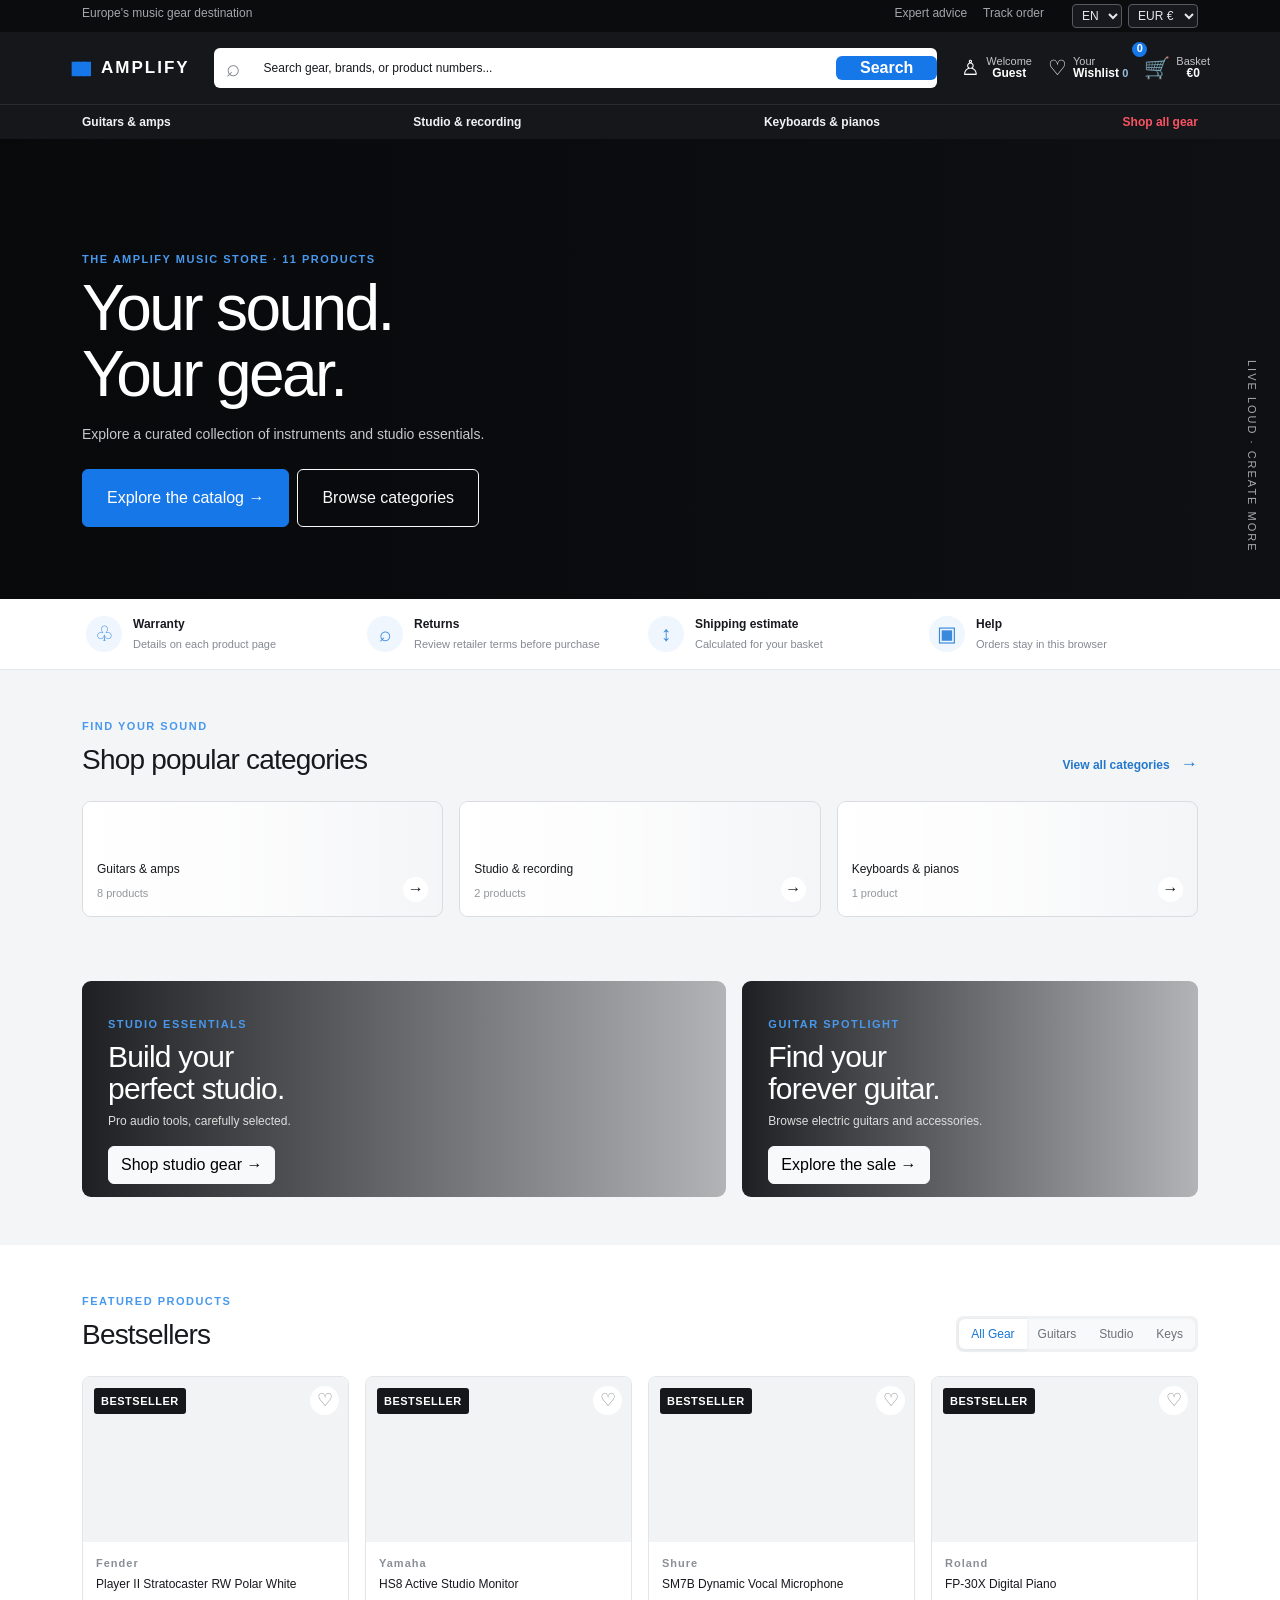
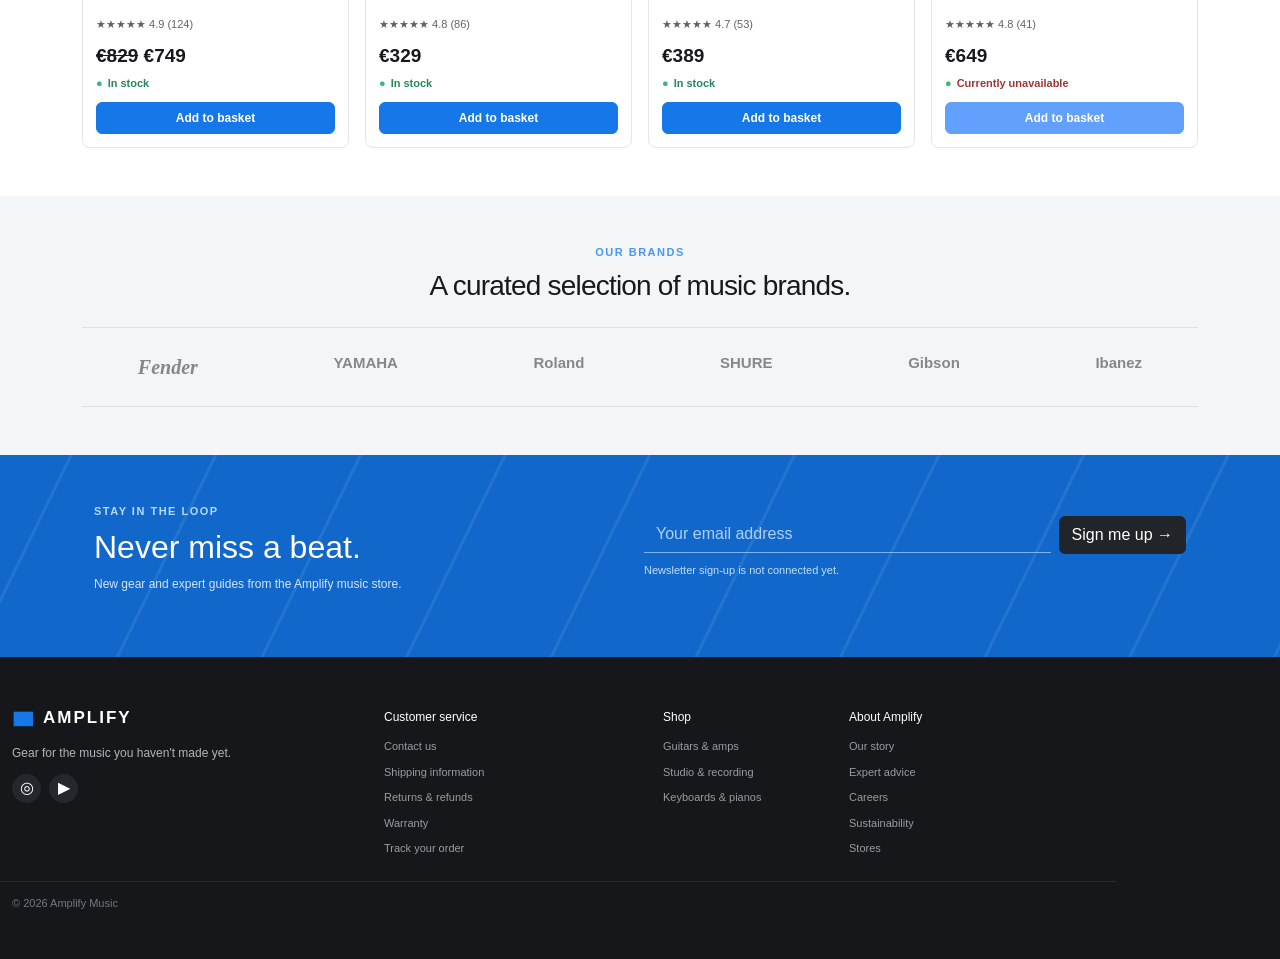
==== commit 8433d32e: "Fix category filter, amp images, markup errors; raise small fonts; remove dead CSS Co-Authored-By: C" ====
--- a/index.html
+++ b/index.html
@@ -43,6 +43,6 @@
   <footer id="footer" class="py-5"><div class="container row g-4"><div class="col-12 col-md-6 col-lg-4 footer-brand"><a class="logo" href="#top"><span class="soundmark">▮▮▮</span> AMPLIFY</a><p>Gear for the music you haven't made yet.</p><div class="social"><a href="#instagram" aria-label="Instagram">◎</a><a href="#youtube" aria-label="YouTube">▶</a></div></div><div class="col-6 col-lg-3"><h3>Customer service</h3><a href="index.html#support">Contact us</a><a href="index.html#support">Shipping information</a><a href="index.html#support">Returns & refunds</a><a href="index.html#support">Warranty</a><a href="checkout.html#order-history">Track your order</a></div><div class="col-6 col-lg-2"><h3>Shop</h3><a href="catalog.html?category=guitar">Guitars & amps</a><a href="catalog.html?category=studio">Studio & recording</a><a href="catalog.html?category=keys">Keyboards & pianos</a></div><div class="col-6 col-lg-3"><h3>About Amplify</h3><a href="#footer">Our story</a><a href="index.html#support">Expert advice</a><a href="#footer">Careers</a><a href="#footer">Sustainability</a><a href="#footer">Stores</a></div><div class="col-12 copyright">© 2026 Amplify Music</div></div></footer>
 
   <div class="offcanvas offcanvas-end cart-drawer" tabindex="-1" id="cartDrawer" aria-labelledby="cartDrawerTitle"><div class="offcanvas-header drawer-heading"><div><p class="eyebrow">YOUR PICKS</p><h2 class="offcanvas-title" id="cartDrawerTitle">Your basket <span class="drawer-count"></span></h2></div><button type="button" class="btn-close" data-bs-dismiss="offcanvas" aria-label="Close basket"></button></div><div class="offcanvas-body d-flex flex-column"><div class="cart-items flex-grow-1"></div><div class="cart-summary"><p><span>Subtotal</span><strong class="drawer-total"></strong></p><a class="btn btn-primary w-100 checkout-link" href="checkout.html">Checkout →</a><a class="continue-shopping" href="#bestsellers" data-bs-dismiss="offcanvas">Continue shopping</a></div></div></div>
-  <div class="modal fade" id="authModal" tabindex="-1" aria-labelledby="auth-title" aria-hidden="true"><div class="modal-dialog modal-dialog-centered"><div class="modal-content"><div class="modal-header border-0 pb-0"><a class="logo modal-logo" href="index.html"><span class="soundmark">▮▮▮</span> AMPLIFY</a><button type="button" class="btn-close" data-bs-dismiss="modal" aria-label="Close profile"></button></div><div class="modal-body pt-2"><p class="eyebrow">YOUR PROFILE</p><h2 id="auth-title">Your profile</h2><p>This profile is stored only in this browser. No password or real account is used.</p><form class="auth-form" id="register-form"><label>Your name<input class="form-control" type="text" name="name" autocomplete="name" required></label><label>Email address<input class="form-control" type="email" name="email" autocomplete="email" required></label><p class="auth-message" aria-live="polite"></p><button class="btn btn-primary w-100" type="submit">Save profile</button>></form></div></div></div></div><div class="toast-container position-fixed bottom-0 end-0 p-3"><div id="appToast" class="toast text-bg-dark border-0" role="status" aria-live="polite" aria-atomic="true"><div class="d-flex"><div class="toast-body"></div><button type="button" class="btn-close btn-close-white me-2 m-auto" data-bs-dismiss="toast" aria-label="Close"></button></div></div></div>
+  <div class="modal fade" id="authModal" tabindex="-1" aria-labelledby="auth-title" aria-hidden="true"><div class="modal-dialog modal-dialog-centered"><div class="modal-content"><div class="modal-header border-0 pb-0"><a class="logo modal-logo" href="index.html"><span class="soundmark">▮▮▮</span> AMPLIFY</a><button type="button" class="btn-close" data-bs-dismiss="modal" aria-label="Close profile"></button></div><div class="modal-body pt-2"><p class="eyebrow">YOUR PROFILE</p><h2 id="auth-title">Your profile</h2><p>This profile is stored only in this browser. No password or real account is used.</p><form class="auth-form" id="register-form"><label>Your name<input class="form-control" type="text" name="name" autocomplete="name" required></label><label>Email address<input class="form-control" type="email" name="email" autocomplete="email" required></label><p class="auth-message" aria-live="polite"></p><button class="btn btn-primary w-100" type="submit">Save profile</button></form></div></div></div></div><div class="toast-container position-fixed bottom-0 end-0 p-3"><div id="appToast" class="toast text-bg-dark border-0" role="status" aria-live="polite" aria-atomic="true"><div class="d-flex"><div class="toast-body"></div><button type="button" class="btn-close btn-close-white me-2 m-auto" data-bs-dismiss="toast" aria-label="Close"></button></div></div></div>
 </body>
 </html>
--- a/style.css
+++ b/style.css
@@ -38,7 +38,7 @@
 .topline {
   background: #0b0c0e;
   color: #a4a6ab;
-  font-size: 10px;
+  font-size: 12px;
 }
 
 .topline a {
@@ -137,7 +137,7 @@
   border-radius: 4px;
   padding: 3px 5px;
   font: inherit;
-  font-size: 10px;
+  font-size: 12px;
 }
 
 .locale-controls select:focus-visible {
@@ -162,8 +162,7 @@
   color: #f1f3f5;
 }
 
-.modal-content p:not(.eyebrow),
-.modal-content label {
+.modal-content p:not(.eyebrow),.modal-content label {
   color: #d5d9df;
 }
 
@@ -182,13 +181,13 @@
 
 .quick-links small {
   display: grid;
-  font-size: 9px;
+  font-size: 11px;
   color: #c4c5c8;
   line-height: 1.1;
 }
 
 .quick-links strong {
-  font-size: 11px;
+  font-size: 12px;
   color: white;
 }
 
@@ -209,11 +208,11 @@
 .wishlist-count {
   font-style: normal;
   color: #9bbbe1;
-  font-size: 9px;
+  font-size: 11px;
 }
 
 .logout-trigger {
-  font-size: 9px;
+  font-size: 11px;
   border: 1px solid #575a60!important;
   border-radius: 4px;
   padding: 5px 7px!important;
@@ -232,7 +231,7 @@
 
 .category-nav a {
   color: #f1f2f3;
-  font-size: 10px;
+  font-size: 12px;
   font-weight: 600;
 }
 
@@ -264,7 +263,7 @@
 
 .eyebrow {
   color: #4899ed;
-  font-size: 9px;
+  font-size: 11px;
   letter-spacing: 1.5px;
   font-weight: 700;
   margin: 0 0 9px;
@@ -285,29 +284,12 @@
   margin-bottom: 24px;
 }
 
-.slider-dots {
-  display: flex;
-  gap: 7px;
-}
-
-.slider-dots i {
-  display: block;
-  width: 18px;
-  height: 3px;
-  background: #53565c;
-}
-
-.slider-dots i:first-child {
-  width: 36px;
-  background: var(--bs-primary);
-}
-
 .vertical-note {
   position: absolute;
   right: 20px;
   top: 48%;
   writing-mode: vertical-rl;
-  font-size: 8px;
+  font-size: 11px;
   letter-spacing: 2px;
   color: #a7a9ad;
 }
@@ -339,11 +321,11 @@
 }
 
 .benefit strong {
-  font-size: 11px;
+  font-size: 12px;
 }
 
 .benefit small {
-  font-size: 9px;
+  font-size: 11px;
   color: var(--amplify-muted);
   margin-top: 3px;
 }
@@ -362,7 +344,7 @@
 
 .text-link {
   color: #2378cc;
-  font-size: 11px;
+  font-size: 12px;
   font-weight: 700;
 }
 
@@ -401,7 +383,7 @@
 .category-card small {
   display: block;
   color: #92969b;
-  font-size: 9px;
+  font-size: 11px;
   margin-top: 7px;
 }
 
@@ -419,20 +401,12 @@
   background-image: url('https://images.unsplash.com/photo-1564186763535-ebb21ef5277f?auto=format&fit=crop&w=700&q=80');
 }
 
-.synth,.dj {
+.synth {
   background-image: url('https://images.unsplash.com/photo-1593078166039-c987c1e2b7b0?auto=format&fit=crop&w=700&q=80');
 }
 
 .studio {
   background-image: url('https://images.unsplash.com/photo-1598488035139-bdbb2231ce04?auto=format&fit=crop&w=700&q=80');
-}
-
-.live {
-  background-image: url('https://images.unsplash.com/photo-1598653222000-6b7b7a552625?auto=format&fit=crop&w=700&q=80');
-}
-
-.drums {
-  background-image: url('https://images.unsplash.com/photo-1519892300165-cb5542fb47c7?auto=format&fit=crop&w=700&q=80');
 }
 
 .promo {
@@ -465,7 +439,7 @@
 }
 
 .promo p:not(.eyebrow) {
-  font-size: 11px;
+  font-size: 12px;
   color: #ddd;
 }
 
@@ -485,7 +459,7 @@
 
 .filters .btn {
   border: 0;
-  font-size: 10px;
+  font-size: 12px;
   color: #6c7078;
 }
 
@@ -533,7 +507,7 @@
   color: #fff;
   border-radius: 3px;
   padding: 5px 7px;
-  font-size: 7px;
+  font-size: 11px;
   font-weight: 700;
   letter-spacing: .5px;
 }
@@ -561,7 +535,7 @@
 }
 
 .brand {
-  font-size: 8px;
+  font-size: 11px;
   letter-spacing: 1px;
   color: #8a8e95;
   font-weight: 700;
@@ -569,44 +543,19 @@
 }
 
 .product-info h3 {
-  font-size: 11px;
+  font-size: 12px;
   line-height: 1.4;
   font-weight: 500;
   min-height: 31px;
   margin: 0;
 }
 
-.product-sku {
-  float: right;
-  font-size: 8px;
-  font-weight: 400;
-  letter-spacing: 0;
-}
-
-.product-description {
-  color: #666b74;
-  display: -webkit-box;
-  font-size: 10px;
-  line-height: 1.45;
-  min-height: 29px;
-  margin: 8px 0;
-  overflow: hidden;
-  -webkit-box-orient: vertical;
-  -webkit-line-clamp: 2;
-}
-
 .rating {
-  font-size: 9px;
+  font-size: 11px;
   margin: 9px 0;
   color: #5e6268;
 }
 
-.stars {
-  color: #f5a800;
-  letter-spacing: -1px;
-  font-size: 11px;
-}
-
 .rating small {
   color: #999;
 }
@@ -616,15 +565,8 @@
   font-weight: 700;
 }
 
-.old-price {
-  font-size: 9px;
-  color: #989ba1;
-  text-decoration: line-through;
-  margin-left: 4px;
-}
-
 .stock {
-  font-size: 8px;
+  font-size: 11px;
   color: #26875a;
   font-weight: 600;
   margin: 5px 0 10px;
@@ -632,14 +574,14 @@
 
 .stock:before {
   content: "●";
-  font-size: 8px;
+  font-size: 11px;
   margin-right: 5px;
   color: #39b879;
 }
 
 .add-cart {
   width: 100%;
-  font-size: 10px;
+  font-size: 12px;
   font-weight: 700;
 }
 
@@ -671,7 +613,7 @@
 }
 
 .newsletter p:not(.eyebrow) {
-  font-size: 11px;
+  font-size: 12px;
   color: #d2e5ff;
 }
 
@@ -688,7 +630,7 @@
 }
 
 .newsletter small {
-  font-size: 8px;
+  font-size: 11px;
   color: #c3ddfa;
 }
 
@@ -702,7 +644,7 @@
 }
 
 .footer-brand p {
-  font-size: 10px;
+  font-size: 12px;
   margin: 12px 0;
 }
 
@@ -723,13 +665,13 @@
 
 .footer-grid h3,footer h3 {
   color: #fff;
-  font-size: 10px;
+  font-size: 12px;
   margin: 5px 0 14px;
 }
 
 .footer-grid a:not(.logo),footer .container>div>a:not(.logo) {
   display: block;
-  font-size: 9px;
+  font-size: 11px;
   color: #999ca3;
   margin-bottom: 9px;
 }
@@ -738,7 +680,7 @@
   border-top: 1px solid #292b30;
   padding-top: 13px;
   margin-top: 15px;
-  font-size: 8px;
+  font-size: 11px;
   color: #74777e;
 }
 
@@ -753,8 +695,7 @@
   border-radius: 10px;
 }
 
-.modal-content p:not(.eyebrow),
-.modal-content label {
+.modal-content p:not(.eyebrow),.modal-content label {
   color: #d5d9df;
 }
 
@@ -776,14 +717,14 @@
 .auth-form label {
   display: grid;
   gap: 6px;
-  font-size: 10px;
+  font-size: 12px;
   font-weight: 600;
   margin: 12px 0;
 }
 
 .auth-message {
   min-height: 15px;
-  font-size: 10px;
+  font-size: 12px;
   color: #bb3543;
   margin: 7px 0;
 }
@@ -837,11 +778,11 @@
 }
 
 .cart-line-info>strong {
-  font-size: 11px;
+  font-size: 12px;
 }
 
 .cart-line-info>small {
-  font-size: 9px;
+  font-size: 11px;
   color: var(--amplify-muted);
 }
 
@@ -869,14 +810,14 @@
 }
 
 .cart-line-price strong {
-  font-size: 11px;
-}
-
-.cart-line-price button,.wishlist-remove {
+  font-size: 12px;
+}
+
+.cart-line-price button {
   border: 0;
   background: transparent;
   color: #888c94;
-  font-size: 9px;
+  font-size: 11px;
   text-decoration: underline;
 }
 
@@ -889,20 +830,14 @@
   display: flex;
   justify-content: space-between;
   margin: 0 0 5px;
-  font-size: 11px;
-}
-
-.drawer-total-usd {
-  justify-content: flex-end!important;
-  color: var(--amplify-muted);
-  font-size: 10px!important;
+  font-size: 12px;
 }
 
 .continue-shopping {
   display: block;
   text-align: center;
   color: #287bc9;
-  font-size: 10px;
+  font-size: 12px;
   padding: 8px;
 }
 
@@ -921,7 +856,7 @@
   gap: 10px;
   align-items: center;
   padding: 22px 0 26px;
-  font-size: 10px;
+  font-size: 12px;
   color: var(--amplify-muted);
 }
 
@@ -967,7 +902,7 @@
 }
 
 .sidebar-title button {
-  font-size: 10px;
+  font-size: 12px;
   color: #2679cc;
   border: 0;
   background: transparent;
@@ -979,7 +914,7 @@
 }
 
 .filter-section h3 {
-  font-size: 11px;
+  font-size: 12px;
   margin: 0 0 10px;
 }
 
@@ -987,7 +922,7 @@
   display: flex;
   align-items: center;
   gap: 8px;
-  font-size: 10px;
+  font-size: 12px;
   margin: 9px 0;
 }
 
@@ -1003,7 +938,7 @@
 .price-labels,.catalog-toolbar {
   display: flex;
   justify-content: space-between;
-  font-size: 10px;
+  font-size: 12px;
 }
 
 .filter-section input[type=range] {
@@ -1035,33 +970,11 @@
   font-size: 16px;
 }
 
-.catalog-uah {
-  font-size: 10px;
-  color: #8b8e95;
-  font-weight: 500;
-}
-
-.catalog-data-note {
-  color: #767b84;
-  font-size: 12px;
-  margin-block: 0 20px;
-}
-
-.order-confirm {
-  display: flex;
-  align-items: center;
-  gap: 9px;
-  color: #555b65;
-  font-size: 13px;
-  margin: 18px 0;
-}
-
 .product-card h3 a {
   color: inherit;
 }
 
-.product-card h3 a:hover,
-.product-card h3 a:focus-visible {
+.product-card h3 a:hover,.product-card h3 a:focus-visible {
   color: var(--bs-primary);
 }
 
@@ -1096,13 +1009,12 @@
   font-weight: 700;
 }
 
-.product-card .stock.out-of-stock,
-.product-detail-card .out-of-stock {
+.product-card .stock.out-of-stock,.product-detail-card .out-of-stock {
   color: #a13434;
 }
 
 @media (max-width: 575.98px) {
-  .product-detail-card {
+.product-detail-card {
     grid-template-columns: 1fr;
     gap: 1rem;
     padding: 1rem;
@@ -1147,42 +1059,12 @@
   font-weight: 700;
 }
 
-.checkout-form-panel form>fieldset>label,.field-pair label {
+.checkout-form-panel form>fieldset>label {
   display: grid;
   gap: 6px;
-  font-size: 10px;
+  font-size: 12px;
   font-weight: 600;
   margin: 10px 0;
-}
-
-.field-pair {
-  display: grid;
-  grid-template-columns: 1fr 1fr;
-  gap: 12px;
-}
-
-.payment-choice {
-  display: flex!important;
-  align-items: center;
-  gap: 10px;
-  border: 1px solid var(--amplify-line);
-  border-radius: 6px;
-  padding: 12px;
-  cursor: pointer;
-}
-
-.payment-choice span {
-  display: grid;
-  flex: 1;
-}
-
-.payment-choice strong {
-  font-size: 10px;
-}
-
-.payment-choice small {
-  font-size: 9px;
-  color: var(--amplify-muted);
 }
 
 .checkout-summary h2 {
@@ -1208,18 +1090,18 @@
 }
 
 .checkout-item strong,.checkout-item>b {
-  font-size: 9px;
+  font-size: 11px;
 }
 
 .checkout-item small {
-  font-size: 9px;
+  font-size: 11px;
   color: var(--amplify-muted);
 }
 
 .checkout-totals p {
   display: flex;
   justify-content: space-between;
-  font-size: 10px;
+  font-size: 12px;
 }
 
 .checkout-totals .total-line {
@@ -1230,7 +1112,7 @@
 }
 
 .checkout-empty {
-  font-size: 11px;
+  font-size: 12px;
   color: var(--amplify-muted);
   padding: 12px 0;
 }
@@ -1239,67 +1121,46 @@
   flex: 1;
   text-align: center;
   color: #d2d4d8;
-  font-size: 11px;
+  font-size: 12px;
 }
 
 @media(max-width:991.98px) {
-  .quick-links {
+.header-main {
+    flex-wrap: wrap;
+  }
+
+.quick-links {
     padding: 10px 0;
   }
 
-  .category-nav nav {
+.category-nav nav,.nav-inner {
     justify-content: flex-start!important;
     gap: 15px 25px!important;
   }
 
-  .checkout-layout {
+.checkout-layout {
     grid-template-columns: 1fr;
   }
 
-  .checkout-summary {
+.checkout-summary {
     order: -1;
   }
-
-}
-
-@media(max-width:991.98px) {
-  .header-main {
-    flex-wrap: wrap;
-  }
-
-  .quick-links {
-    padding: 10px 0;
-  }
-
-  .category-nav nav,.nav-inner {
-    justify-content: flex-start!important;
-    gap: 15px 25px!important;
-  }
-
-  .checkout-layout {
-    grid-template-columns: 1fr;
-  }
-
-  .checkout-summary {
-    order: -1;
-  }
-
 }
 
 @media(max-width:575.98px) {
-  .wrap {
+.wrap {
     width: calc(100% - 32px);
   }
 
-  .topline .container>div a:first-child {
+.topline .container>div a:first-child {
     display: none;
   }
 
-  .header-main {
+.header-main {
     gap: 12px;
   }
 
-  .menu-toggle {
+.menu-toggle {
     display: block;
     border: 0;
     background: transparent;
@@ -1307,96 +1168,91 @@
     font-size: 20px;
   }
 
-  .hero {
+.hero {
     min-height: 440px;
     background-position: 60% center;
   }
 
-  .hero-content {
+.hero-content {
     padding-top: 48px;
   }
 
-  .vertical-note {
+.vertical-note {
     right: 8px;
   }
 
-  .benefit-icon {
+.benefit-icon {
     flex-basis: 31px;
     height: 31px;
   }
 
-  .benefit strong {
-    font-size: 9px;
-  }
-
-  .benefit small {
-    font-size: 8px;
-  }
-
-  .category-card {
+.benefit strong {
+    font-size: 11px;
+  }
+
+.benefit small {
+    font-size: 11px;
+  }
+
+.category-card {
     height: 104px;
     padding: 10px;
   }
 
-  .category-card>span {
-    font-size: 10px;
-  }
-
-  .promo {
+.category-card>span {
+    font-size: 12px;
+  }
+
+.promo {
     height: 205px;
     padding: 27px 20px;
   }
 
-  .promo h2 {
+.promo h2 {
     font-size: 27px;
   }
 
-  .product-image,.catalog-grid .product-image,.wishlist-grid .product-image {
+.product-image,.catalog-grid .product-image,.wishlist-grid .product-image {
     height: 125px;
   }
 
-  .product-info,.catalog-grid .product-info,.wishlist-grid .product-info {
+.product-info,.catalog-grid .product-info,.wishlist-grid .product-info {
     padding: 9px;
   }
 
-  .product-info h3 {
-    font-size: 10px;
-  }
-
-  .price {
+.product-info h3 {
+    font-size: 12px;
+  }
+
+.price {
     font-size: 16px;
   }
 
-  .cart-line {
+.cart-line {
     grid-template-columns: 58px 1fr auto;
     gap: 9px;
   }
 
-  .cart-line img {
+.cart-line img {
     width: 58px;
     height: 58px;
   }
 
-  .field-pair {
-    gap: 8px;
-  }
-
-  .newsletter-inner {
+.newsletter-inner {
     display: grid;
     grid-template-columns: 1fr;
     gap: 18px;
   }
 
-  .footer-grid {
+.footer-grid {
     display: grid;
     grid-template-columns: repeat(2,1fr);
     gap: 20px;
   }
 
-  .footer-grid .footer-brand {
+.footer-grid .footer-brand {
     grid-column: 1/-1;
   }
-
 }
 
 .newsletter-inner {
@@ -1503,7 +1359,7 @@
   gap: 10px;
   border-radius: 5px;
   padding: 11px 15px;
-  font-size: 11px;
+  font-size: 12px;
   font-weight: 700;
 }
 
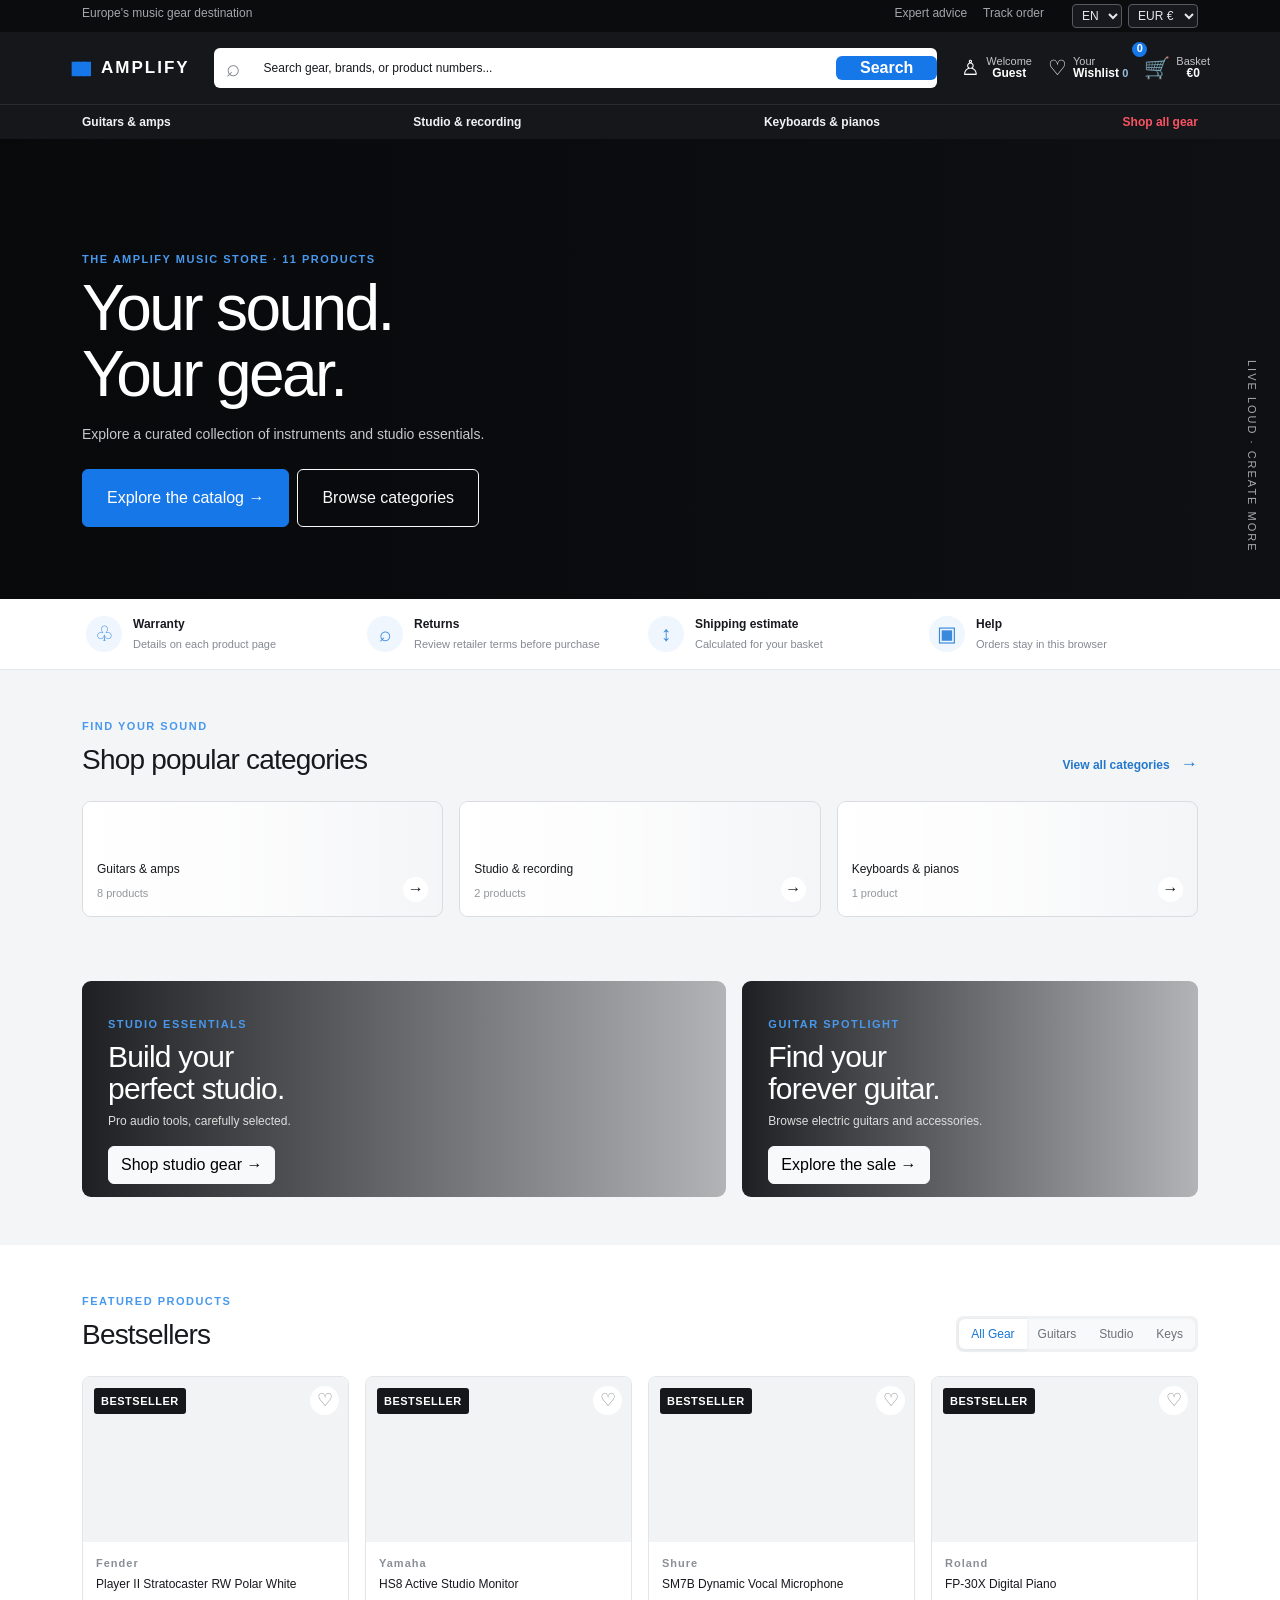
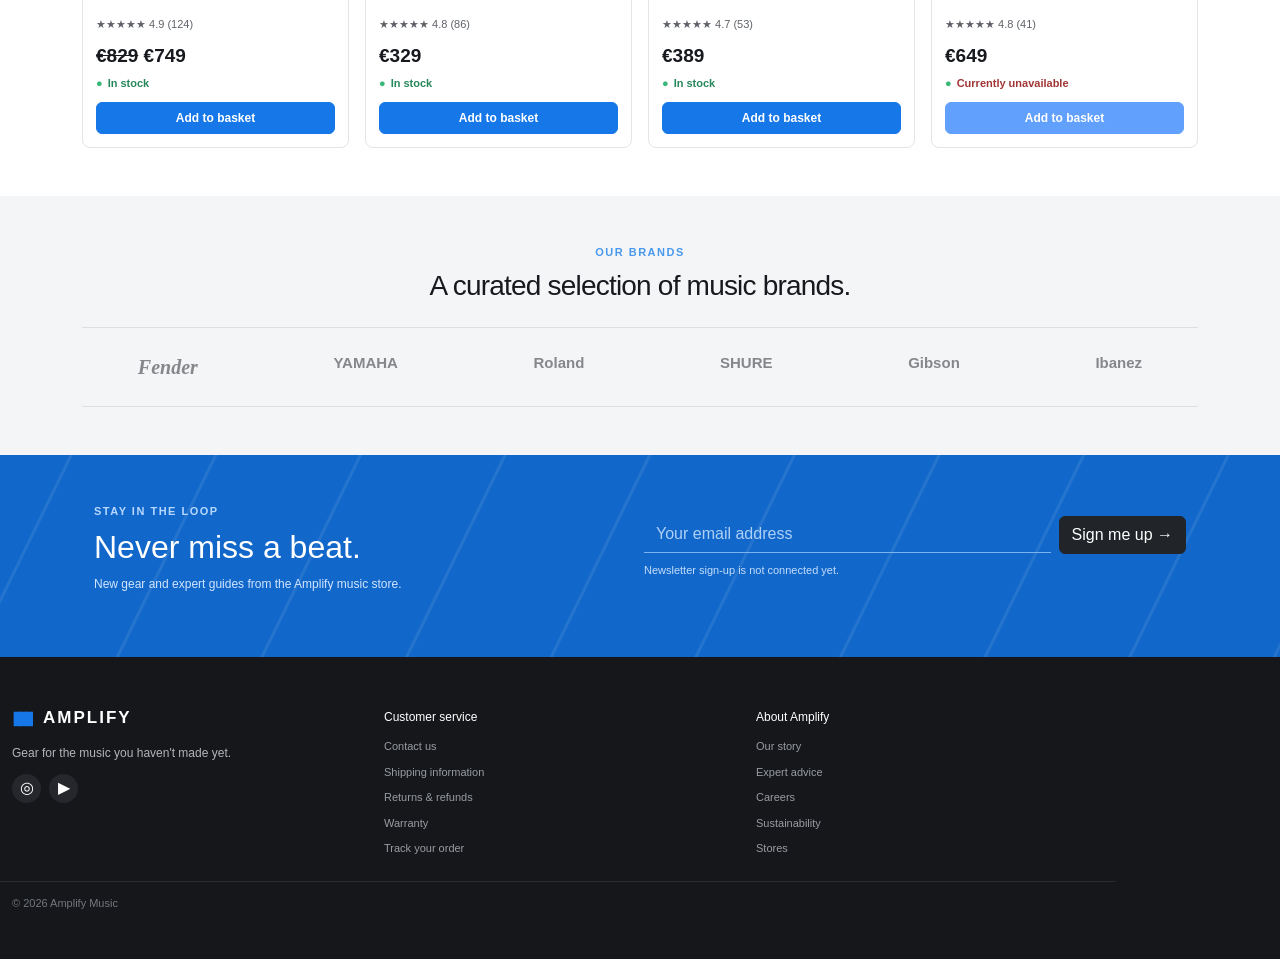
==== commit 204744a4: "Add info pages, relink footer, show $ symbol, open basket after adding Co-Authored-By: Claude Sonnet" ====
--- a/index.html
+++ b/index.html
@@ -40,7 +40,7 @@
     <section class="brands section-gray py-5"><div class="container text-center"><p class="eyebrow">OUR BRANDS</p><h2>A curated selection of music brands.</h2><div class="brand-list d-flex flex-wrap justify-content-around gap-4 py-4 mt-4"><span>Fender</span><span>YAMAHA</span><span>Roland</span><span>SHURE</span><span>Gibson</span><span>Ibanez</span></div></div></section>
   </main>
   <section class="newsletter py-5"><div class="container row align-items-center g-4 mx-auto"><div class="col-12 col-lg-6"><p class="eyebrow">STAY IN THE LOOP</p><h2>Never miss a beat.</h2><p>New gear and expert guides from the Amplify music store.</p></div><form class="col-12 col-lg-6 row g-2" id="newsletter-form"><label class="visually-hidden" for="email">Your email address</label><div class="col"><input id="email" class="form-control" type="email" required placeholder="Your email address"></div><div class="col-auto"><button class="btn btn-dark h-100">Sign me up →</button></div><small class="col-12">Newsletter sign-up is not connected yet.</small><p class="form-message col-12 mb-0" aria-live="polite"></p></form></div></section>
-  <footer id="footer" class="py-5"><div class="container row g-4"><div class="col-12 col-md-6 col-lg-4 footer-brand"><a class="logo" href="#top"><span class="soundmark">▮▮▮</span> AMPLIFY</a><p>Gear for the music you haven't made yet.</p><div class="social"><a href="#instagram" aria-label="Instagram">◎</a><a href="#youtube" aria-label="YouTube">▶</a></div></div><div class="col-6 col-lg-3"><h3>Customer service</h3><a href="index.html#support">Contact us</a><a href="index.html#support">Shipping information</a><a href="index.html#support">Returns & refunds</a><a href="index.html#support">Warranty</a><a href="checkout.html#order-history">Track your order</a></div><div class="col-6 col-lg-2"><h3>Shop</h3><a href="catalog.html?category=guitar">Guitars & amps</a><a href="catalog.html?category=studio">Studio & recording</a><a href="catalog.html?category=keys">Keyboards & pianos</a></div><div class="col-6 col-lg-3"><h3>About Amplify</h3><a href="#footer">Our story</a><a href="index.html#support">Expert advice</a><a href="#footer">Careers</a><a href="#footer">Sustainability</a><a href="#footer">Stores</a></div><div class="col-12 copyright">© 2026 Amplify Music</div></div></footer>
+  <footer id="footer" class="py-5"><div class="container row g-4"><div class="col-12 col-md-6 col-lg-4 footer-brand"><a class="logo" href="#top"><span class="soundmark">▮▮▮</span> AMPLIFY</a><p>Gear for the music you haven't made yet.</p><div class="social"><a href="#instagram" aria-label="Instagram">◎</a><a href="#youtube" aria-label="YouTube">▶</a></div></div><div class="col-6 col-lg-4"><h3>Customer service</h3><a href="contact.html">Contact us</a><a href="shipping.html">Shipping information</a><a href="warranty.html#returns">Returns & refunds</a><a href="warranty.html">Warranty</a><a href="checkout.html#order-history">Track your order</a></div><div class="col-6 col-lg-4"><h3>About Amplify</h3><a href="about.html">Our story</a><a href="index.html#support">Expert advice</a><a href="#footer">Careers</a><a href="#footer">Sustainability</a><a href="stores.html">Stores</a></div><div class="col-12 copyright">© 2026 Amplify Music</div></div></footer>
 
   <div class="offcanvas offcanvas-end cart-drawer" tabindex="-1" id="cartDrawer" aria-labelledby="cartDrawerTitle"><div class="offcanvas-header drawer-heading"><div><p class="eyebrow">YOUR PICKS</p><h2 class="offcanvas-title" id="cartDrawerTitle">Your basket <span class="drawer-count"></span></h2></div><button type="button" class="btn-close" data-bs-dismiss="offcanvas" aria-label="Close basket"></button></div><div class="offcanvas-body d-flex flex-column"><div class="cart-items flex-grow-1"></div><div class="cart-summary"><p><span>Subtotal</span><strong class="drawer-total"></strong></p><a class="btn btn-primary w-100 checkout-link" href="checkout.html">Checkout →</a><a class="continue-shopping" href="#bestsellers" data-bs-dismiss="offcanvas">Continue shopping</a></div></div></div>
   <div class="modal fade" id="authModal" tabindex="-1" aria-labelledby="auth-title" aria-hidden="true"><div class="modal-dialog modal-dialog-centered"><div class="modal-content"><div class="modal-header border-0 pb-0"><a class="logo modal-logo" href="index.html"><span class="soundmark">▮▮▮</span> AMPLIFY</a><button type="button" class="btn-close" data-bs-dismiss="modal" aria-label="Close profile"></button></div><div class="modal-body pt-2"><p class="eyebrow">YOUR PROFILE</p><h2 id="auth-title">Your profile</h2><p>This profile is stored only in this browser. No password or real account is used.</p><form class="auth-form" id="register-form"><label>Your name<input class="form-control" type="text" name="name" autocomplete="name" required></label><label>Email address<input class="form-control" type="email" name="email" autocomplete="email" required></label><p class="auth-message" aria-live="polite"></p><button class="btn btn-primary w-100" type="submit">Save profile</button></form></div></div></div></div><div class="toast-container position-fixed bottom-0 end-0 p-3"><div id="appToast" class="toast text-bg-dark border-0" role="status" aria-live="polite" aria-atomic="true"><div class="d-flex"><div class="toast-body"></div><button type="button" class="btn-close btn-close-white me-2 m-auto" data-bs-dismiss="toast" aria-label="Close"></button></div></div></div>
--- a/style.css
+++ b/style.css
@@ -734,6 +734,8 @@
 }
 
 .cart-drawer {
+  --bs-offcanvas-bg: #fff;
+  --bs-offcanvas-color: var(--amplify-ink);
   width: min(440px,100%)!important;
 }
 
@@ -1059,12 +1061,56 @@
   font-weight: 700;
 }
 
-.checkout-form-panel form>fieldset>label {
+.checkout-form-panel form>label {
   display: grid;
   gap: 6px;
   font-size: 12px;
   font-weight: 600;
-  margin: 10px 0;
+  margin: 12px 0;
+}
+
+.checkout-form-panel form>fieldset>label {
+  display: flex;
+  align-items: center;
+  gap: 10px;
+  border: 1px solid var(--amplify-line);
+  border-radius: 6px;
+  padding: 12px;
+  margin: 10px 0 0;
+  font-size: 12px;
+  font-weight: 600;
+  cursor: pointer;
+}
+
+.checkout-form-panel textarea {
+  width: 100%;
+  min-height: 96px;
+  border: 1px solid #dfe1e5;
+  border-radius: 5px;
+  padding: 10px 11px;
+  font: inherit;
+  font-size: 12px;
+  background: #fff;
+  color: var(--amplify-ink);
+  resize: vertical;
+}
+
+.order-history {
+  margin-top: 18px;
+  padding-top: 14px;
+  border-top: 1px solid var(--amplify-line);
+}
+
+.order-history h3 {
+  font-size: 14px;
+  font-weight: 600;
+  margin: 0 0 8px;
+}
+
+.order-history-list p {
+  font-size: 12px;
+  color: #555b65;
+  margin: 0 0 6px;
 }
 
 .checkout-summary h2 {
@@ -1286,7 +1332,7 @@
 
 .footer-grid {
   display: grid;
-  grid-template-columns: 1.35fr 1fr .85fr .8fr;
+  grid-template-columns: 1.35fr 1fr .9fr;
   gap: 35px;
 }
 
@@ -1392,3 +1438,118 @@
   background: #fff;
   color: var(--amplify-ink);
 }
+
+.info-main {
+  background: var(--amplify-pale);
+  padding-bottom: 60px;
+  min-height: 70vh;
+}
+
+.info-page {
+  background: #fff;
+  border: 1px solid var(--amplify-line);
+  border-radius: 8px;
+  padding: 28px 32px 32px;
+}
+
+.info-page h1 {
+  font-size: 31px;
+  font-weight: 500;
+  margin: 0 0 10px;
+}
+
+.info-lead {
+  font-size: 14px;
+  color: #555b65;
+  max-width: 680px;
+  margin: 0 0 22px;
+}
+
+.info-page h2 {
+  font-size: 18px;
+  font-weight: 600;
+  margin: 28px 0 10px;
+}
+
+.info-page p:not(.eyebrow):not(.info-lead),
+.info-page li {
+  font-size: 13px;
+  line-height: 1.65;
+  color: #3a3e46;
+}
+
+.info-page p {
+  max-width: 720px;
+}
+
+.info-page ul,
+.info-page ol {
+  padding-left: 20px;
+  margin: 0 0 12px;
+  max-width: 720px;
+}
+
+.info-page a:not(.button) {
+  color: #287bc9;
+}
+
+.info-grid {
+  display: grid;
+  grid-template-columns: repeat(auto-fit,minmax(220px,1fr));
+  gap: 14px;
+  margin: 0 0 8px;
+}
+
+.info-card {
+  background: var(--amplify-pale);
+  border: 1px solid var(--amplify-line);
+  border-radius: 8px;
+  padding: 16px 18px;
+}
+
+.info-card h3 {
+  font-size: 14px;
+  font-weight: 700;
+  margin: 0 0 8px;
+}
+
+.info-card p {
+  margin: 0 0 6px;
+}
+
+.info-table {
+  width: 100%;
+  max-width: 520px;
+  border-collapse: collapse;
+  font-size: 13px;
+  margin: 0 0 12px;
+}
+
+.info-table th,
+.info-table td {
+  padding: 10px 12px;
+  border-bottom: 1px solid var(--amplify-line);
+  text-align: left;
+}
+
+.info-table th {
+  font-size: 12px;
+  color: #555b65;
+}
+
+.info-actions {
+  display: flex;
+  flex-wrap: wrap;
+  gap: 10px;
+  margin-top: 24px;
+}
+
+@media (max-width: 575.98px) {
+  .info-page {
+    padding: 20px 16px 24px;
+  }
+
+  .info-page h1 {
+    font-size: 26px;
+  }
+}
